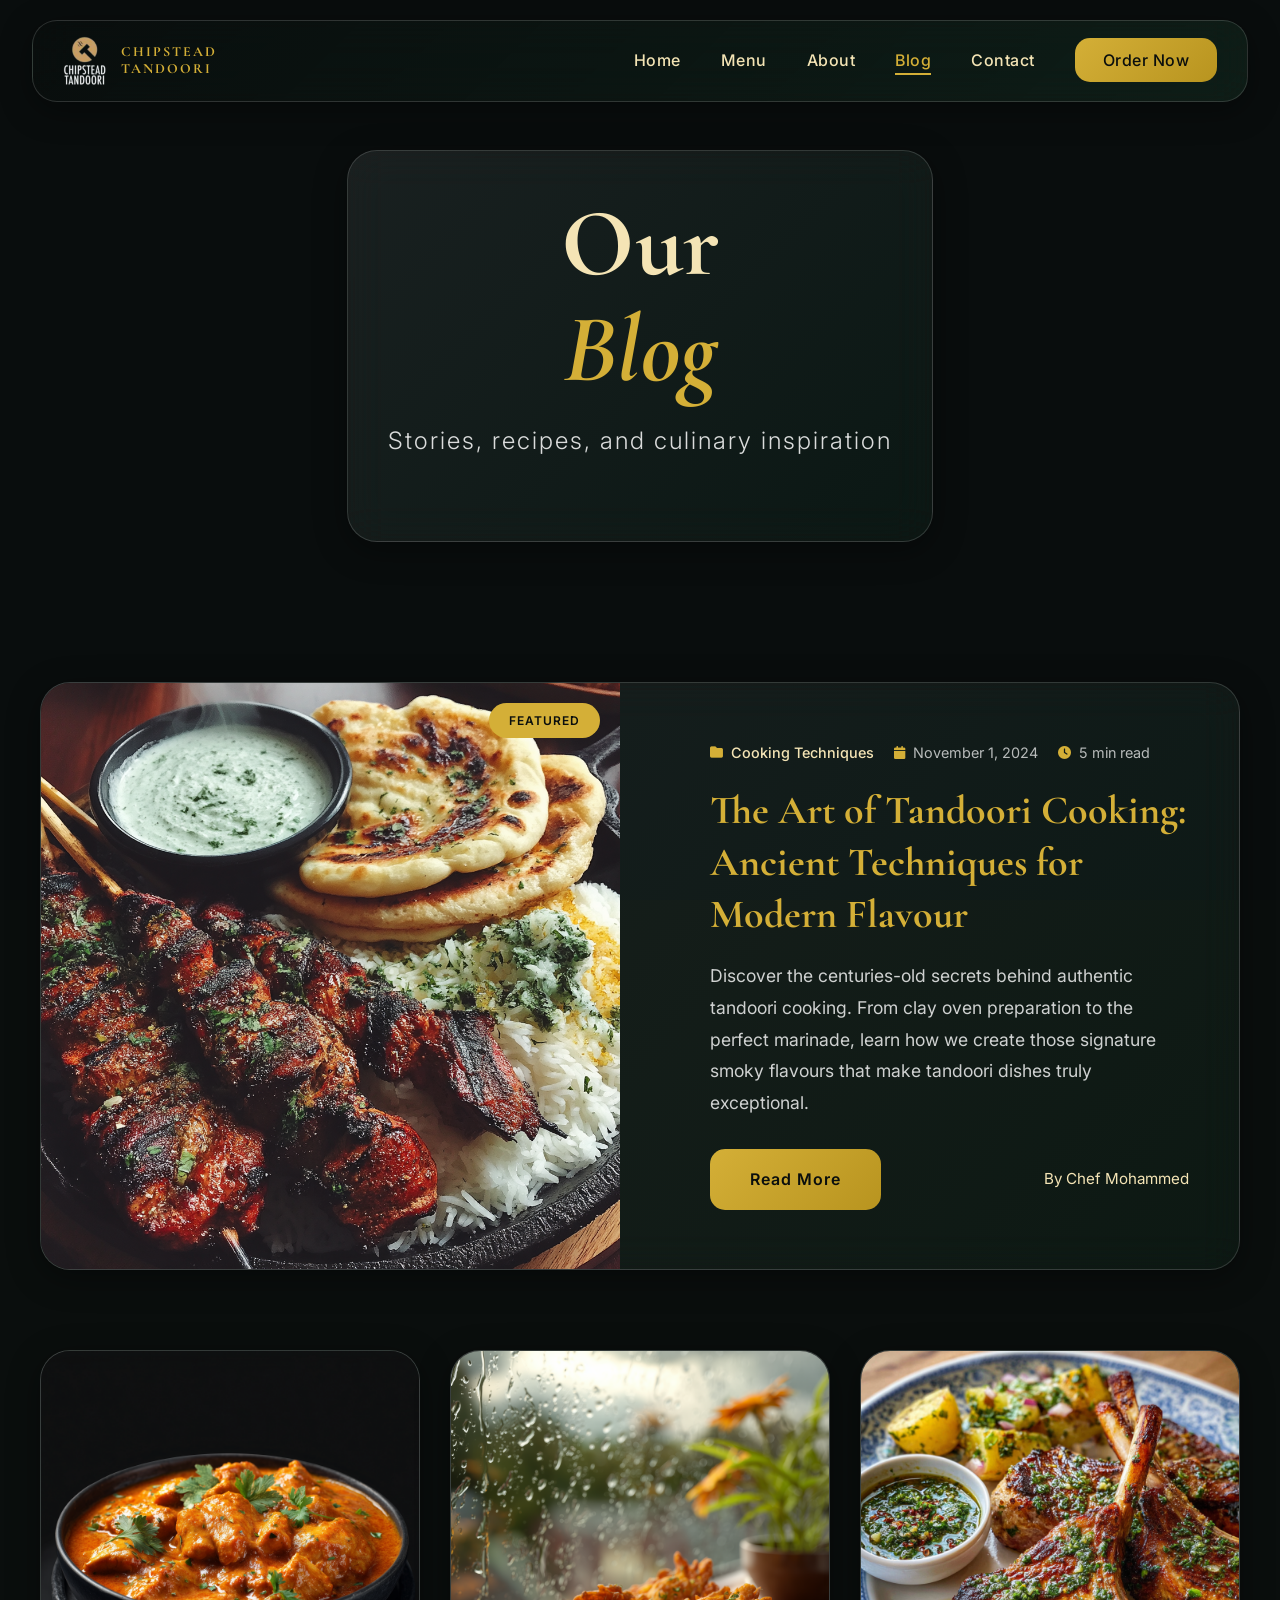
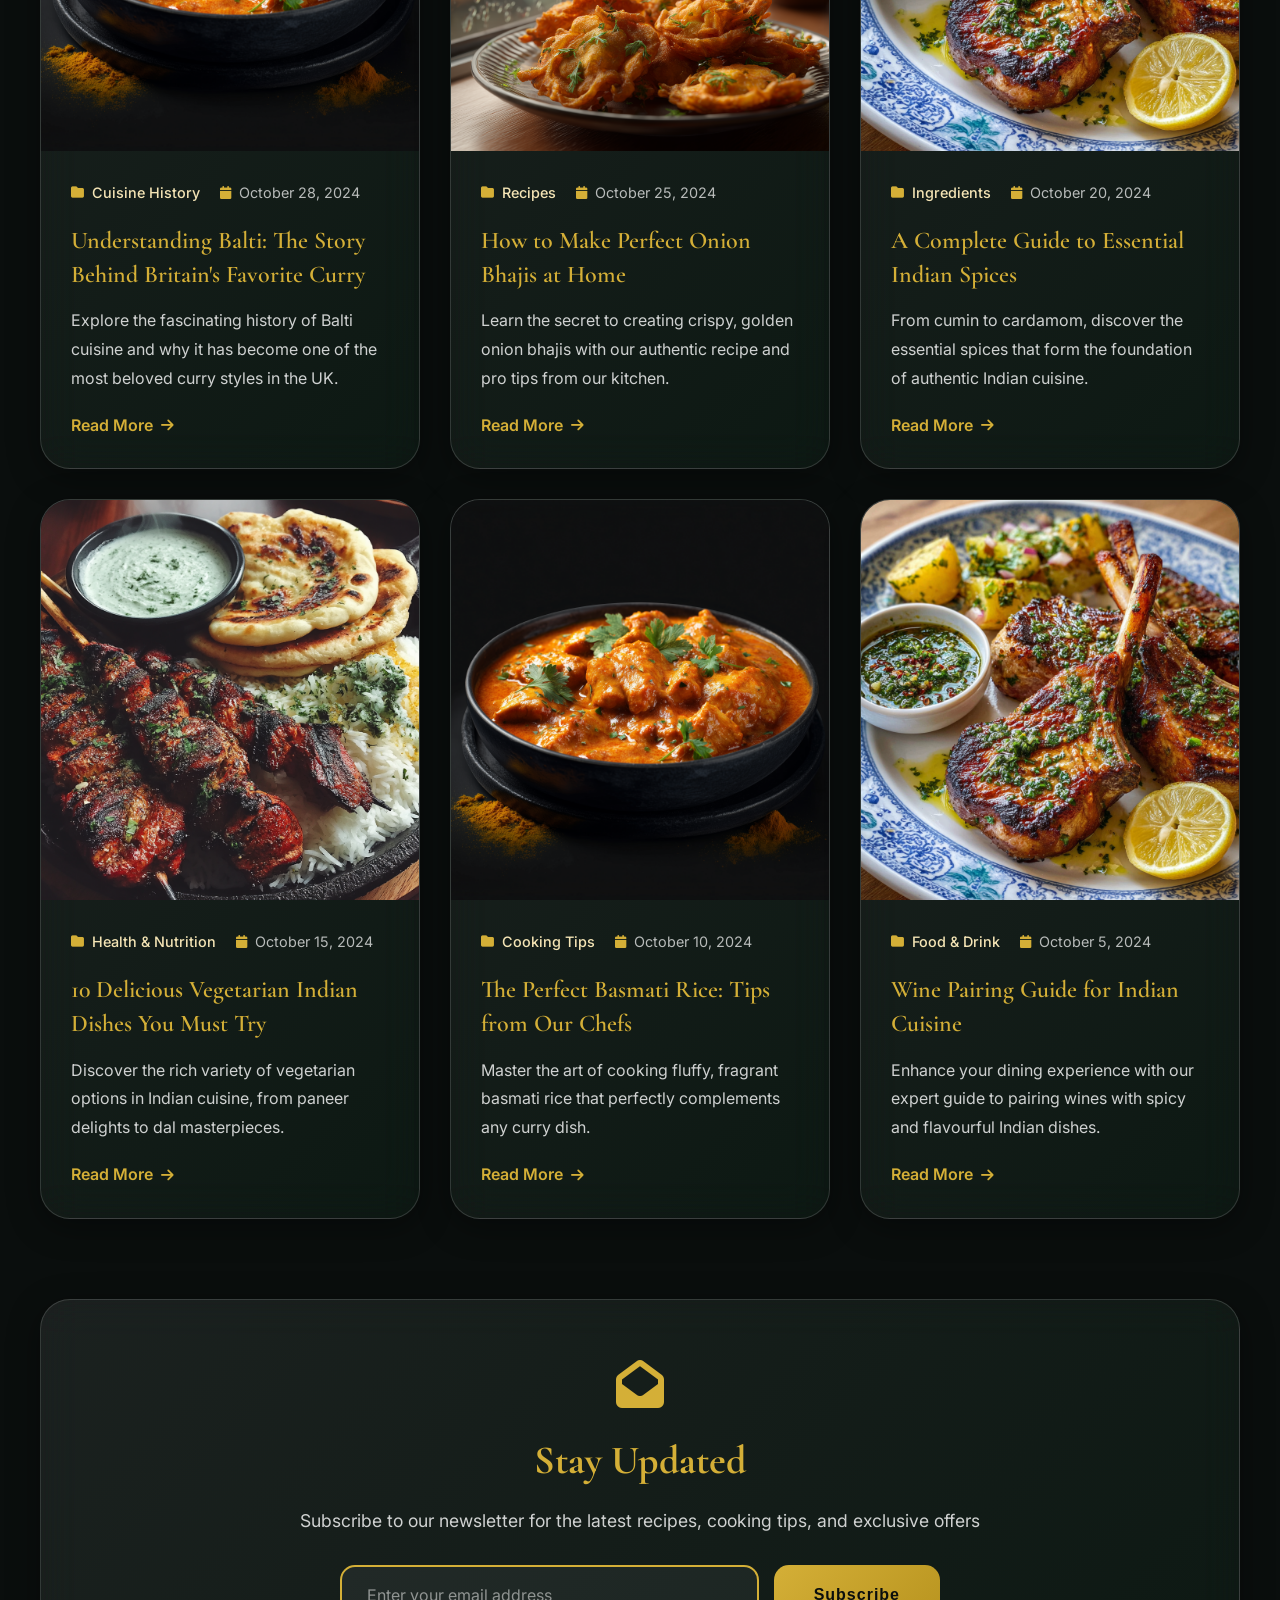
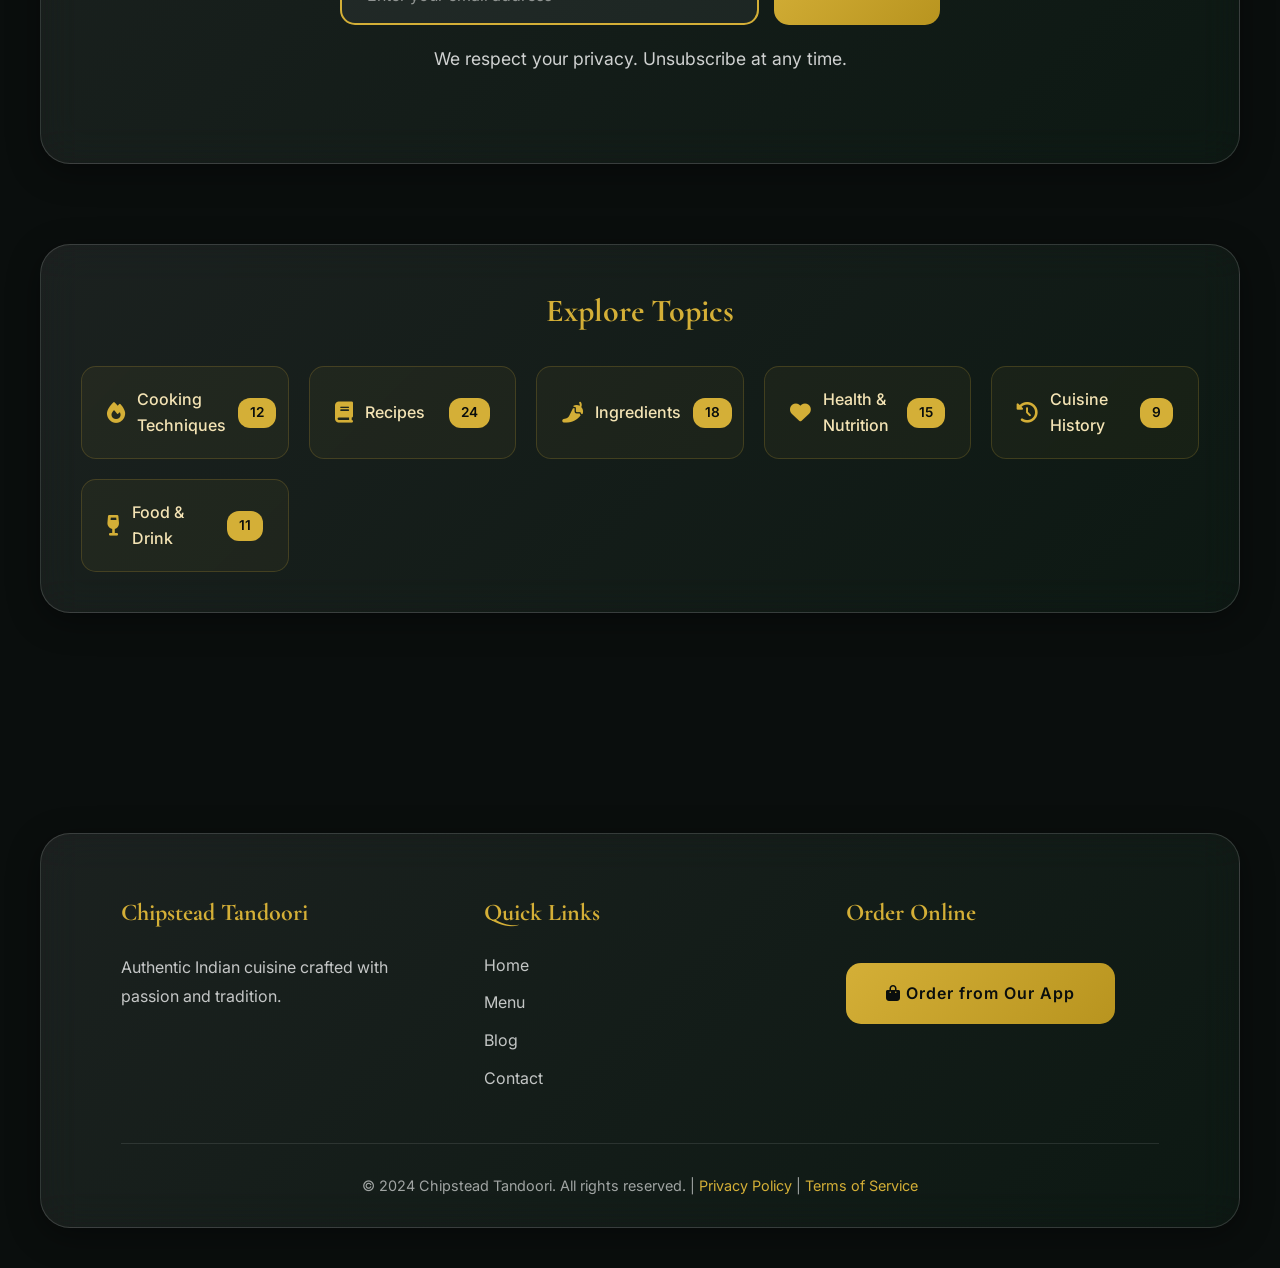
==== blog.html @ 7a982ddb "Initial commit: Premium Chipstead Tandoori website with glass morphism design, mobile auto-scroll, S" ====
<!DOCTYPE html>
<html lang="en">
<head>
    <meta charset="UTF-8">
    <meta name="viewport" content="width=device-width, initial-scale=1.0">
    
    <!-- Primary SEO Meta Tags -->
    <title>Blog - Chipstead Tandoori | Indian Cuisine Stories, Recipes & News</title>
    <meta name="title" content="Blog - Chipstead Tandoori | Indian Cuisine Stories, Recipes & News">
    <meta name="description" content="Discover authentic Indian cuisine stories, traditional recipes, cooking tips, and restaurant news from Chipstead Tandoori. Learn about Indian spices, culture, and food traditions.">
    <meta name="keywords" content="Indian food blog, Indian recipes, cooking tips, Indian spices, tandoori cooking, Indian cuisine guide, curry recipes, Chipstead Tandoori news">
    <meta name="author" content="Chipstead Tandoori">
    <meta name="robots" content="index, follow">
    
    <!-- Open Graph / Facebook -->
    <meta property="og:type" content="website">
    <meta property="og:url" content="https://www.chipsteadtandoori.com/blog.html">
    <meta property="og:title" content="Blog - Chipstead Tandoori">
    <meta property="og:description" content="Discover authentic Indian cuisine stories, traditional recipes, and cooking tips from Chipstead Tandoori.">
    <meta property="og:image" content="https://www.chipsteadtandoori.com/tandoori.png">
    
    <!-- Twitter -->
    <meta property="twitter:card" content="summary_large_image">
    <meta property="twitter:url" content="https://www.chipsteadtandoori.com/blog.html">
    <meta property="twitter:title" content="Blog - Chipstead Tandoori">
    <meta property="twitter:description" content="Discover authentic Indian cuisine stories, traditional recipes, and cooking tips.">
    <meta property="twitter:image" content="https://www.chipsteadtandoori.com/tandoori.png">
    
    <link rel="canonical" href="https://www.chipsteadtandoori.com/blog.html">
    
    <!-- PWA Manifest -->
    <link rel="manifest" href="/manifest.json">
    <meta name="theme-color" content="#D4AF37">
    
    <!-- Structured Data -->
    <script type="application/ld+json">
    {
      "@context": "https://schema.org",
      "@type": "Blog",
      "name": "Chipstead Tandoori Blog",
      "description": "Stories and insights about authentic Indian cuisine",
      "publisher": {
        "@type": "Restaurant",
        "name": "Chipstead Tandoori",
        "url": "https://www.chipsteadtandoori.com"
      }
    }
    </script>
    
    <!-- Google Fonts -->
    <link rel="preconnect" href="https://fonts.googleapis.com">
    <link rel="preconnect" href="https://fonts.gstatic.com" crossorigin>
    <link href="https://fonts.googleapis.com/css2?family=Cormorant+Garamond:wght@300;400;500;600;700&family=Inter:wght@300;400;500;600&display=swap" rel="stylesheet">
    
    <!-- Font Awesome -->
    <link rel="stylesheet" href="https://cdnjs.cloudflare.com/ajax/libs/font-awesome/6.4.0/css/all.min.css">
    
    <!-- Stylesheet -->
    <link rel="stylesheet" href="styles.css">
    <link rel="stylesheet" href="blog-styles.css">
</head>
<body>
    <!-- Video Background -->
    <div class="video-background">
        <video autoplay muted loop playsinline id="bgVideo">
            <source src="chipstead.mp4" type="video/mp4">
        </video>
        <div class="video-overlay"></div>
    </div>

    <!-- Navigation -->
    <nav class="glass-nav" id="mainNav">
        <div class="nav-container">
            <a href="index.html" class="logo">
                <img src="chipster.png" alt="Chipstead Tandoori Logo">
                <span class="logo-text">CHIPSTEAD<br>TANDOORI</span>
            </a>
            <div class="nav-toggle" id="navToggle">
                <span></span>
                <span></span>
                <span></span>
            </div>
            <ul class="nav-links" id="navLinks">
                <li><a href="index.html">Home</a></li>
                <li><a href="menu.html">Menu</a></li>
                <li><a href="index.html#about">About</a></li>
                <li><a href="blog.html" class="active">Blog</a></li>
                <li><a href="index.html#contact">Contact</a></li>
                <li><a href="https://chipsteadtandoori.app4food.co.uk/" class="btn-order">Order Now</a></li>
            </ul>
        </div>
    </nav>

    <!-- Blog Hero -->
    <section class="blog-hero">
        <div class="container">
            <div class="hero-content glass-card">
                <h1 class="hero-title">Our <span class="highlight">Blog</span></h1>
                <p class="hero-subtitle">Stories, recipes, and culinary inspiration</p>
            </div>
        </div>
    </section>

    <!-- Blog Section -->
    <section class="blog-section">
        <div class="container">
            <!-- Featured Post -->
            <article class="featured-post glass-card" itemscope itemtype="https://schema.org/BlogPosting">
                <div class="post-image">
                    <img src="tandoori.png" alt="The Art of Tandoori Cooking" itemprop="image">
                    <span class="post-badge">Featured</span>
                </div>
                <div class="post-content">
                    <div class="post-meta">
                        <span class="post-category"><i class="fas fa-folder"></i> Cooking Techniques</span>
                        <span class="post-date"><i class="fas fa-calendar"></i> <time datetime="2024-11-01" itemprop="datePublished">November 1, 2024</time></span>
                        <span class="post-read-time"><i class="fas fa-clock"></i> 5 min read</span>
                    </div>
                    <h2 class="post-title" itemprop="headline">The Art of Tandoori Cooking: Ancient Techniques for Modern Flavour</h2>
                    <p class="post-excerpt" itemprop="description">Discover the centuries-old secrets behind authentic tandoori cooking. From clay oven preparation to the perfect marinade, learn how we create those signature smoky flavours that make tandoori dishes truly exceptional.</p>
                    <div class="post-footer">
                        <a href="#" class="btn btn-primary">Read More</a>
                        <div class="post-author" itemprop="author" itemscope itemtype="https://schema.org/Person">
                            <span>By <span itemprop="name">Chef Mohammed</span></span>
                        </div>
                    </div>
                </div>
            </article>

            <!-- Blog Grid -->
            <div class="blog-grid">
                <!-- Blog Post 1 -->
                <article class="blog-post glass-card" itemscope itemtype="https://schema.org/BlogPosting">
                    <div class="post-image">
                        <img src="balti.png" alt="Understanding Balti Cuisine" itemprop="image">
                    </div>
                    <div class="post-content">
                        <div class="post-meta">
                            <span class="post-category"><i class="fas fa-folder"></i> Cuisine History</span>
                            <span class="post-date"><i class="fas fa-calendar"></i> <time datetime="2024-10-28" itemprop="datePublished">October 28, 2024</time></span>
                        </div>
                        <h3 class="post-title" itemprop="headline">Understanding Balti: The Story Behind Britain's Favorite Curry</h3>
                        <p class="post-excerpt" itemprop="description">Explore the fascinating history of Balti cuisine and why it has become one of the most beloved curry styles in the UK.</p>
                        <a href="#" class="post-link">Read More <i class="fas fa-arrow-right"></i></a>
                    </div>
                </article>

                <!-- Blog Post 2 -->
                <article class="blog-post glass-card" itemscope itemtype="https://schema.org/BlogPosting">
                    <div class="post-image">
                        <img src="onionbhaji.png" alt="Perfect Onion Bhaji Recipe" itemprop="image">
                    </div>
                    <div class="post-content">
                        <div class="post-meta">
                            <span class="post-category"><i class="fas fa-folder"></i> Recipes</span>
                            <span class="post-date"><i class="fas fa-calendar"></i> <time datetime="2024-10-25" itemprop="datePublished">October 25, 2024</time></span>
                        </div>
                        <h3 class="post-title" itemprop="headline">How to Make Perfect Onion Bhajis at Home</h3>
                        <p class="post-excerpt" itemprop="description">Learn the secret to creating crispy, golden onion bhajis with our authentic recipe and pro tips from our kitchen.</p>
                        <a href="#" class="post-link">Read More <i class="fas fa-arrow-right"></i></a>
                    </div>
                </article>

                <!-- Blog Post 3 -->
                <article class="blog-post glass-card" itemscope itemtype="https://schema.org/BlogPosting">
                    <div class="post-image">
                        <img src="lambchops.png" alt="Indian Spices Guide" itemprop="image">
                    </div>
                    <div class="post-content">
                        <div class="post-meta">
                            <span class="post-category"><i class="fas fa-folder"></i> Ingredients</span>
                            <span class="post-date"><i class="fas fa-calendar"></i> <time datetime="2024-10-20" itemprop="datePublished">October 20, 2024</time></span>
                        </div>
                        <h3 class="post-title" itemprop="headline">A Complete Guide to Essential Indian Spices</h3>
                        <p class="post-excerpt" itemprop="description">From cumin to cardamom, discover the essential spices that form the foundation of authentic Indian cuisine.</p>
                        <a href="#" class="post-link">Read More <i class="fas fa-arrow-right"></i></a>
                    </div>
                </article>

                <!-- Blog Post 4 -->
                <article class="blog-post glass-card" itemscope itemtype="https://schema.org/BlogPosting">
                    <div class="post-image">
                        <img src="tandoori.png" alt="Vegetarian Indian Dishes" itemprop="image">
                    </div>
                    <div class="post-content">
                        <div class="post-meta">
                            <span class="post-category"><i class="fas fa-folder"></i> Health & Nutrition</span>
                            <span class="post-date"><i class="fas fa-calendar"></i> <time datetime="2024-10-15" itemprop="datePublished">October 15, 2024</time></span>
                        </div>
                        <h3 class="post-title" itemprop="headline">10 Delicious Vegetarian Indian Dishes You Must Try</h3>
                        <p class="post-excerpt" itemprop="description">Discover the rich variety of vegetarian options in Indian cuisine, from paneer delights to dal masterpieces.</p>
                        <a href="#" class="post-link">Read More <i class="fas fa-arrow-right"></i></a>
                    </div>
                </article>

                <!-- Blog Post 5 -->
                <article class="blog-post glass-card" itemscope itemtype="https://schema.org/BlogPosting">
                    <div class="post-image">
                        <img src="balti.png" alt="Perfect Rice for Curry" itemprop="image">
                    </div>
                    <div class="post-content">
                        <div class="post-meta">
                            <span class="post-category"><i class="fas fa-folder"></i> Cooking Tips</span>
                            <span class="post-date"><i class="fas fa-calendar"></i> <time datetime="2024-10-10" itemprop="datePublished">October 10, 2024</time></span>
                        </div>
                        <h3 class="post-title" itemprop="headline">The Perfect Basmati Rice: Tips from Our Chefs</h3>
                        <p class="post-excerpt" itemprop="description">Master the art of cooking fluffy, fragrant basmati rice that perfectly complements any curry dish.</p>
                        <a href="#" class="post-link">Read More <i class="fas fa-arrow-right"></i></a>
                    </div>
                </article>

                <!-- Blog Post 6 -->
                <article class="blog-post glass-card" itemscope itemtype="https://schema.org/BlogPosting">
                    <div class="post-image">
                        <img src="lambchops.png" alt="Pairing Wine with Indian Food" itemprop="image">
                    </div>
                    <div class="post-content">
                        <div class="post-meta">
                            <span class="post-category"><i class="fas fa-folder"></i> Food & Drink</span>
                            <span class="post-date"><i class="fas fa-calendar"></i> <time datetime="2024-10-05" itemprop="datePublished">October 5, 2024</time></span>
                        </div>
                        <h3 class="post-title" itemprop="headline">Wine Pairing Guide for Indian Cuisine</h3>
                        <p class="post-excerpt" itemprop="description">Enhance your dining experience with our expert guide to pairing wines with spicy and flavourful Indian dishes.</p>
                        <a href="#" class="post-link">Read More <i class="fas fa-arrow-right"></i></a>
                    </div>
                </article>
            </div>

            <!-- Newsletter Signup -->
            <div class="newsletter-section glass-card">
                <div class="newsletter-content">
                    <i class="fas fa-envelope-open newsletter-icon"></i>
                    <h2>Stay Updated</h2>
                    <p>Subscribe to our newsletter for the latest recipes, cooking tips, and exclusive offers</p>
                    <form class="newsletter-form">
                        <input type="email" placeholder="Enter your email address" required aria-label="Email address">
                        <button type="submit" class="btn btn-primary">Subscribe</button>
                    </form>
                    <p class="newsletter-note">We respect your privacy. Unsubscribe at any time.</p>
                </div>
            </div>

            <!-- Categories Widget -->
            <div class="blog-categories glass-card">
                <h3>Explore Topics</h3>
                <div class="categories-grid">
                    <a href="#" class="category-tag">
                        <i class="fas fa-fire"></i>
                        <span>Cooking Techniques</span>
                        <span class="count">12</span>
                    </a>
                    <a href="#" class="category-tag">
                        <i class="fas fa-book"></i>
                        <span>Recipes</span>
                        <span class="count">24</span>
                    </a>
                    <a href="#" class="category-tag">
                        <i class="fas fa-pepper-hot"></i>
                        <span>Ingredients</span>
                        <span class="count">18</span>
                    </a>
                    <a href="#" class="category-tag">
                        <i class="fas fa-heart"></i>
                        <span>Health & Nutrition</span>
                        <span class="count">15</span>
                    </a>
                    <a href="#" class="category-tag">
                        <i class="fas fa-history"></i>
                        <span>Cuisine History</span>
                        <span class="count">9</span>
                    </a>
                    <a href="#" class="category-tag">
                        <i class="fas fa-wine-glass"></i>
                        <span>Food & Drink</span>
                        <span class="count">11</span>
                    </a>
                </div>
            </div>
        </div>
    </section>

    <!-- Footer -->
    <footer class="footer glass-card">
        <div class="container">
            <div class="footer-content">
                <div class="footer-section">
                    <h4>Chipstead Tandoori</h4>
                    <p>Authentic Indian cuisine crafted with passion and tradition.</p>
                </div>
                <div class="footer-section">
                    <h4>Quick Links</h4>
                    <ul>
                        <li><a href="index.html">Home</a></li>
                        <li><a href="menu.html">Menu</a></li>
                        <li><a href="blog.html">Blog</a></li>
                        <li><a href="index.html#contact">Contact</a></li>
                    </ul>
                </div>
                <div class="footer-section">
                    <h4>Order Online</h4>
                    <a href="https://chipsteadtandoori.app4food.co.uk/" class="btn btn-primary" style="display: inline-block; margin-top: 10px;">
                        <i class="fas fa-shopping-bag"></i> Order from Our App
                    </a>
                </div>
            </div>
            <div class="footer-bottom">
                <p>&copy; 2024 Chipstead Tandoori. All rights reserved. | <a href="#">Privacy Policy</a> | <a href="#">Terms of Service</a></p>
            </div>
        </div>
    </footer>

    <!-- JavaScript -->
    <script src="script.js"></script>
</body>
</html>
---- styles.css ----
/* ===================================
   RESET & BASE STYLES
   =================================== */
* {
    margin: 0;
    padding: 0;
    box-sizing: border-box;
}

:root {
    /* Colors - Premium Indian Restaurant Palette */
    --gold: #D4AF37;
    --gold-light: #F4E4B5;
    --gold-dark: #B8941F;
    --green-primary: #2D5D3F;
    --green-tinge: rgba(45, 93, 63, 0.15);
    --dark: #0A0E0D;
    --dark-overlay: rgba(10, 14, 13, 0.85);
    
    /* Glass Effect */
    --glass-bg: rgba(255, 255, 255, 0.08);
    --glass-border: rgba(255, 255, 255, 0.15);
    --glass-shadow: 0 8px 32px 0 rgba(0, 0, 0, 0.37);
    
    /* Fonts */
    --font-heading: 'Cormorant Garamond', serif;
    --font-body: 'Inter', sans-serif;
    
    /* Spacing */
    --section-padding: 120px;
    --container-padding: 40px;
}

html {
    scroll-behavior: smooth;
    overflow-x: hidden;
}

body {
    font-family: var(--font-body);
    color: var(--gold-light);
    background: var(--dark);
    overflow-x: hidden;
    line-height: 1.6;
}

/* ===================================
   PAGE LOADER
   =================================== */
.page-loader {
    position: fixed;
    top: 0;
    left: 0;
    width: 100%;
    height: 100%;
    background: var(--dark);
    display: flex;
    align-items: center;
    justify-content: center;
    z-index: 9999;
    transition: opacity 0.3s ease, visibility 0.3s ease;
}

.page-loader.hidden {
    opacity: 0;
    visibility: hidden;
    pointer-events: none;
}

.loader-content {
    width: 200px;
    padding: 40px;
    text-align: center;
}

.loader-logo {
    width: 60px;
    height: 60px;
    margin: 0 auto 20px;
    border: 3px solid var(--gold);
    border-top-color: transparent;
    border-radius: 50%;
    animation: spin 0.8s linear infinite;
}

.loader-bar {
    height: 4px;
    background: rgba(212, 175, 55, 0.2);
    border-radius: 2px;
    overflow: hidden;
    position: relative;
}

.loader-bar::after {
    content: '';
    position: absolute;
    top: 0;
    left: 0;
    height: 100%;
    width: 50%;
    background: var(--gold);
    border-radius: 2px;
    animation: loadProgress 0.5s ease-in-out;
}

@keyframes spin {
    to { transform: rotate(360deg); }
}

@keyframes loadProgress {
    from { width: 0%; }
    to { width: 100%; }
}

.container {
    max-width: 1400px;
    margin: 0 auto;
    padding: 0 var(--container-padding);
}

/* ===================================
   VIDEO BACKGROUND
   =================================== */
.video-background {
    position: fixed;
    top: 0;
    left: 0;
    width: 100%;
    height: 100%;
    z-index: -1;
    overflow: hidden;
}

.video-background video {
    width: 100%;
    height: 100%;
    object-fit: cover;
    filter: blur(3px);
    will-change: transform;
    transform: translateZ(0);
}

.video-overlay {
    position: absolute;
    top: 0;
    left: 0;
    width: 100%;
    height: 100%;
    background: var(--dark-overlay);
}

/* ===================================
   GLASS MORPHISM EFFECTS
   =================================== */
.glass-card {
    background: linear-gradient(135deg, var(--glass-bg) 0%, rgba(45, 93, 63, 0.12) 100%);
    backdrop-filter: blur(20px) saturate(180%);
    -webkit-backdrop-filter: blur(20px) saturate(180%);
    border-radius: 30px;
    border: 1px solid var(--glass-border);
    box-shadow: var(--glass-shadow);
    padding: 40px;
    transition: all 0.4s cubic-bezier(0.4, 0, 0.2, 1);
}

.glass-card:hover {
    transform: translateY(-5px);
    box-shadow: 0 12px 40px 0 rgba(0, 0, 0, 0.5);
    border-color: rgba(212, 175, 55, 0.3);
}

/* ===================================
   NAVIGATION
   =================================== */
.glass-nav {
    position: fixed;
    top: 20px;
    left: 50%;
    transform: translateX(-50%);
    width: 95%;
    max-width: 1300px;
    z-index: 1000;
    background: linear-gradient(135deg, rgba(10, 14, 13, 0.7) 0%, rgba(45, 93, 63, 0.2) 100%);
    backdrop-filter: blur(20px) saturate(180%);
    -webkit-backdrop-filter: blur(20px) saturate(180%);
    border-radius: 25px;
    border: 1px solid var(--glass-border);
    box-shadow: 0 8px 32px 0 rgba(0, 0, 0, 0.37);
    padding: 15px 30px;
    transition: all 0.3s ease;
}

.glass-nav.scrolled {
    background: linear-gradient(135deg, rgba(10, 14, 13, 0.9) 0%, rgba(45, 93, 63, 0.3) 100%);
}

.nav-container {
    display: flex;
    justify-content: space-between;
    align-items: center;
}

.logo {
    display: flex;
    align-items: center;
    gap: 15px;
    text-decoration: none;
    cursor: pointer;
    transition: opacity 0.3s ease;
}

.logo:hover {
    opacity: 0.8;
}

.logo img {
    height: 50px;
    width: auto;
}

.logo-text {
    font-family: var(--font-heading);
    font-size: 14px;
    font-weight: 700;
    color: var(--gold);
    line-height: 1.2;
    letter-spacing: 2px;
}

.nav-links {
    display: flex;
    list-style: none;
    gap: 40px;
    align-items: center;
}

.nav-links a {
    color: var(--gold-light);
    text-decoration: none;
    font-size: 16px;
    font-weight: 500;
    position: relative;
    transition: color 0.3s ease;
    letter-spacing: 0.5px;
}

.nav-links a:hover,
.nav-links a.active {
    color: var(--gold);
}

.nav-links a::after {
    content: '';
    position: absolute;
    bottom: -5px;
    left: 0;
    width: 0;
    height: 2px;
    background: var(--gold);
    transition: width 0.3s ease;
}

.nav-links a:hover::after,
.nav-links a.active::after {
    width: 100%;
}

.btn-order {
    background: linear-gradient(135deg, var(--gold) 0%, var(--gold-dark) 100%);
    color: var(--dark) !important;
    padding: 12px 28px;
    border-radius: 15px;
    font-weight: 600;
    transition: all 0.3s ease;
}

.btn-order:hover {
    transform: translateY(-2px);
    box-shadow: 0 8px 20px rgba(212, 175, 55, 0.4);
}

.btn-order::after {
    display: none;
}

.nav-toggle {
    display: none;
    flex-direction: column;
    gap: 6px;
    cursor: pointer;
    padding: 10px;
    border-radius: 12px;
    background: rgba(212, 175, 55, 0.1);
    border: 1px solid rgba(212, 175, 55, 0.3);
    transition: all 0.3s ease;
    z-index: 1001;
}

.nav-toggle:hover {
    background: rgba(212, 175, 55, 0.2);
    transform: scale(1.05);
}

.nav-toggle.active {
    background: rgba(212, 175, 55, 0.25);
}

.nav-toggle span {
    width: 30px;
    height: 3px;
    background: var(--gold);
    border-radius: 3px;
    transition: all 0.3s ease;
}

.nav-toggle.active span:nth-child(1) {
    transform: rotate(45deg) translate(8px, 8px);
}

.nav-toggle.active span:nth-child(2) {
    opacity: 0;
}

.nav-toggle.active span:nth-child(3) {
    transform: rotate(-45deg) translate(8px, -8px);
}

/* ===================================
   HERO SECTION
   =================================== */
.hero {
    min-height: 100vh;
    display: flex;
    flex-direction: column;
    justify-content: center;
    align-items: center;
    padding: 0 var(--container-padding);
    position: relative;
}

.hero-content {
    text-align: center;
    max-width: 900px;
    animation: fadeInUp 0.4s ease;
}

.hero-title {
    font-family: var(--font-heading);
    font-size: clamp(3rem, 8vw, 6rem);
    font-weight: 700;
    line-height: 1.1;
    margin-bottom: 20px;
    color: var(--gold-light);
}

.highlight {
    color: var(--gold);
    display: block;
    font-style: italic;
}

.hero-subtitle {
    font-size: clamp(1.2rem, 3vw, 1.5rem);
    font-weight: 300;
    margin-bottom: 40px;
    color: rgba(255, 255, 255, 0.85);
    letter-spacing: 2px;
}

.hero-buttons {
    display: flex;
    gap: 20px;
    justify-content: center;
    flex-wrap: wrap;
}

.btn {
    padding: 18px 40px;
    border-radius: 15px;
    font-size: 16px;
    font-weight: 600;
    text-decoration: none;
    transition: all 0.3s ease;
    letter-spacing: 1px;
    cursor: pointer;
    border: none;
}

.btn-primary {
    background: linear-gradient(135deg, var(--gold) 0%, var(--gold-dark) 100%);
    color: var(--dark);
}

.btn-primary:hover {
    transform: translateY(-3px);
    box-shadow: 0 10px 30px rgba(212, 175, 55, 0.5);
}

.btn-secondary {
    background: rgba(255, 255, 255, 0.1);
    color: var(--gold-light);
    border: 2px solid var(--gold);
}

.btn-secondary:hover {
    background: rgba(212, 175, 55, 0.2);
    transform: translateY(-3px);
}


/* ===================================
   SPECIAL DISHES SECTION
   =================================== */
.special-dishes {
    padding: var(--section-padding) 0;
    position: relative;
}

.section-header {
    text-align: center;
    max-width: 700px;
    margin: 0 auto 80px;
}

.section-title {
    font-family: var(--font-heading);
    font-size: clamp(2.5rem, 5vw, 4rem);
    font-weight: 700;
    color: var(--gold);
    margin-bottom: 15px;
}

.section-subtitle {
    font-size: 1.2rem;
    color: rgba(255, 255, 255, 0.8);
    font-weight: 300;
    letter-spacing: 1px;
}

.dishes-scroll-container {
    overflow-x: hidden;
    overflow-y: hidden;
    margin: 0 -40px;
    padding: 20px 40px;
    scrollbar-width: none;
    -ms-overflow-style: none;
    position: relative;
}

.dishes-scroll-container::-webkit-scrollbar {
    display: none;
}

@media (max-width: 768px) {
    .dishes-scroll-container {
        overflow-x: visible;
    }
}

.dishes-track {
    display: flex;
    gap: 30px;
    padding: 20px 0;
    transition: transform 0.5s ease;
}

@media (min-width: 769px) {
    .dishes-track {
        animation: autoScroll 30s linear infinite;
    }
    
    .dishes-track:hover {
        animation-play-state: paused;
    }
}

.dish-card {
    min-width: 380px;
    flex-shrink: 0;
    cursor: pointer;
    padding: 0;
    overflow: hidden;
}

.dish-image-container {
    position: relative;
    width: 100%;
    height: 300px;
    overflow: hidden;
    border-radius: 30px 30px 0 0;
}

.dish-image {
    width: 100%;
    height: 100%;
    object-fit: cover;
    transition: transform 0.5s ease;
    border-radius: 30px 30px 0 0;
}

.dish-card:hover .dish-image {
    transform: scale(1.1);
}

.dish-overlay {
    position: absolute;
    top: 0;
    left: 0;
    right: 0;
    bottom: 0;
    background: linear-gradient(to bottom, transparent 0%, rgba(0, 0, 0, 0.7) 100%);
    display: flex;
    align-items: flex-start;
    justify-content: flex-end;
    padding: 20px;
}

.dish-badge {
    background: var(--gold);
    color: var(--dark);
    padding: 8px 20px;
    border-radius: 20px;
    font-size: 12px;
    font-weight: 600;
    letter-spacing: 1px;
    text-transform: uppercase;
}

.dish-content {
    padding: 30px;
    border-radius: 0 0 30px 30px;
}

.dish-title {
    font-family: var(--font-heading);
    font-size: 1.8rem;
    color: var(--gold);
    margin-bottom: 12px;
    font-weight: 600;
}

.dish-description {
    font-size: 14px;
    color: rgba(255, 255, 255, 0.75);
    line-height: 1.6;
    margin-bottom: 20px;
}

.dish-price {
    font-size: 1.3rem;
    color: var(--gold-light);
    font-weight: 600;
}

.scroll-controls {
    display: flex;
    justify-content: center;
    gap: 20px;
    margin-top: 50px;
}

.scroll-btn {
    width: 60px;
    height: 60px;
    border-radius: 50%;
    background: linear-gradient(135deg, var(--glass-bg) 0%, rgba(45, 93, 63, 0.12) 100%);
    backdrop-filter: blur(20px);
    border: 1px solid var(--glass-border);
    color: var(--gold);
    font-size: 20px;
    cursor: pointer;
    transition: all 0.3s ease;
    z-index: 10;
    position: relative;
}

.scroll-btn:hover {
    background: var(--gold);
    color: var(--dark);
    transform: scale(1.1);
}

.scroll-btn:active {
    transform: scale(0.95);
}

@media (max-width: 768px) {
    .scroll-controls {
        margin-top: 30px;
        gap: 15px;
    }
    
    .scroll-btn {
        width: 50px;
        height: 50px;
        font-size: 18px;
        background: linear-gradient(135deg, rgba(212, 175, 55, 0.2) 0%, rgba(45, 93, 63, 0.2) 100%);
        border: 2px solid var(--gold);
    }
}

/* ===================================
   ABOUT SECTION
   =================================== */
.about-section {
    padding: var(--section-padding) 0;
}

.about-grid {
    display: grid;
    grid-template-columns: 1.5fr 1fr;
    gap: 40px;
    align-items: start;
}

.about-content p {
    font-size: 1.1rem;
    line-height: 1.8;
    margin-bottom: 20px;
    color: rgba(255, 255, 255, 0.85);
}

.features-grid {
    display: grid;
    grid-template-columns: repeat(2, 1fr);
    gap: 30px;
    margin-top: 40px;
}

.feature-item {
    text-align: center;
}

.feature-item i {
    font-size: 2.5rem;
    color: var(--gold);
    margin-bottom: 15px;
}

.feature-item h4 {
    font-family: var(--font-heading);
    font-size: 1.2rem;
    color: var(--gold-light);
    margin-bottom: 8px;
}

.feature-item p {
    font-size: 0.95rem;
    color: rgba(255, 255, 255, 0.7);
}

.about-stats {
    display: flex;
    flex-direction: column;
    gap: 30px;
    height: 100%;
    justify-content: center;
}

.stat-item {
    text-align: center;
    padding: 30px;
    background: rgba(212, 175, 55, 0.05);
    border-radius: 20px;
}

.stat-number {
    display: block;
    font-family: var(--font-heading);
    font-size: 3.5rem;
    font-weight: 700;
    color: var(--gold);
    margin-bottom: 10px;
}

.stat-label {
    display: block;
    font-size: 1rem;
    color: rgba(255, 255, 255, 0.8);
    letter-spacing: 1px;
}

/* ===================================
   CONTACT SECTION
   =================================== */
.contact-section {
    padding: var(--section-padding) 0;
}

.contact-grid {
    display: grid;
    grid-template-columns: repeat(auto-fit, minmax(280px, 1fr));
    gap: 30px;
    margin-bottom: 50px;
}

.contact-card {
    text-align: center;
    padding: 40px 30px;
}

.contact-card i {
    font-size: 2.5rem;
    color: var(--gold);
    margin-bottom: 20px;
}

.contact-card h3 {
    font-family: var(--font-heading);
    font-size: 1.5rem;
    color: var(--gold-light);
    margin-bottom: 15px;
}

.contact-card p {
    font-size: 1rem;
    color: rgba(255, 255, 255, 0.8);
    line-height: 1.6;
}

.social-links {
    text-align: center;
    padding: 50px;
}

.social-links h3 {
    font-family: var(--font-heading);
    font-size: 2rem;
    color: var(--gold);
    margin-bottom: 30px;
}

.social-icons {
    display: flex;
    justify-content: center;
    gap: 25px;
}

.social-icons a {
    width: 60px;
    height: 60px;
    border-radius: 50%;
    background: rgba(212, 175, 55, 0.1);
    border: 1px solid var(--gold);
    display: flex;
    align-items: center;
    justify-content: center;
    color: var(--gold);
    font-size: 1.5rem;
    transition: all 0.3s ease;
}

.social-icons a:hover {
    background: var(--gold);
    color: var(--dark);
    transform: translateY(-5px);
}

/* ===================================
   FOOTER
   =================================== */
.footer {
    margin: 40px;
    padding: 60px 40px 30px;
}

.footer-content {
    display: grid;
    grid-template-columns: repeat(auto-fit, minmax(250px, 1fr));
    gap: 50px;
    margin-bottom: 40px;
}

.footer-section h4 {
    font-family: var(--font-heading);
    font-size: 1.5rem;
    color: var(--gold);
    margin-bottom: 20px;
}

.footer-section p {
    color: rgba(255, 255, 255, 0.75);
    line-height: 1.8;
}

.footer-section ul {
    list-style: none;
}

.footer-section ul li {
    margin-bottom: 12px;
}

.footer-section ul li a {
    color: rgba(255, 255, 255, 0.75);
    text-decoration: none;
    transition: color 0.3s ease;
}

.footer-section ul li a:hover {
    color: var(--gold);
}

.app-buttons {
    display: flex;
    flex-direction: column;
    gap: 15px;
}

.app-btn {
    display: flex;
    align-items: center;
    gap: 12px;
    padding: 12px 20px;
    background: rgba(212, 175, 55, 0.1);
    border: 1px solid var(--gold);
    border-radius: 12px;
    color: var(--gold-light);
    text-decoration: none;
    transition: all 0.3s ease;
}

.app-btn:hover {
    background: rgba(212, 175, 55, 0.2);
    transform: translateX(5px);
}

.app-btn i {
    font-size: 1.5rem;
}

.footer-bottom {
    text-align: center;
    padding-top: 30px;
    border-top: 1px solid rgba(255, 255, 255, 0.1);
}

.footer-bottom p {
    color: rgba(255, 255, 255, 0.6);
    font-size: 0.9rem;
}

.footer-bottom a {
    color: var(--gold);
    text-decoration: none;
}

.footer-bottom a:hover {
    text-decoration: underline;
}

/* ===================================
   ANIMATIONS
   =================================== */
@keyframes fadeInUp {
    from {
        opacity: 0;
        transform: translateY(15px);
    }
    to {
        opacity: 1;
        transform: translateY(0);
    }
}


@keyframes autoScroll {
    0% {
        transform: translateX(0);
    }
    100% {
        transform: translateX(-50%);
    }
}

/* ===================================
   RESPONSIVE DESIGN
   =================================== */
@media (max-width: 1024px) {
    :root {
        --section-padding: 80px;
        --container-padding: 30px;
    }
    
    .about-grid {
        grid-template-columns: 1fr;
    }
    
    .features-grid {
        grid-template-columns: repeat(2, 1fr);
    }
}

@media (max-width: 768px) {
    :root {
        --section-padding: 60px;
        --container-padding: 20px;
    }
    
    .glass-nav {
        width: 90%;
        padding: 15px 20px;
    }
    
    .nav-toggle {
        display: flex;
    }
    
    .nav-links {
        position: absolute;
        top: 100%;
        left: 0;
        right: 0;
        flex-direction: column;
        background: linear-gradient(135deg, rgba(10, 14, 13, 0.98) 0%, rgba(45, 93, 63, 0.7) 100%);
        backdrop-filter: blur(30px) saturate(180%);
        -webkit-backdrop-filter: blur(30px) saturate(180%);
        padding: 30px;
        border-radius: 0 0 25px 25px;
        border: 1px solid rgba(212, 175, 55, 0.3);
        border-top: none;
        margin-top: 15px;
        gap: 20px;
        max-height: 0;
        overflow: hidden;
        opacity: 0;
        transform: translateY(-20px);
        transition: all 0.3s cubic-bezier(0.4, 0, 0.2, 1);
        box-shadow: 0 15px 40px rgba(0, 0, 0, 0.7);
    }
    
    .nav-links.active {
        max-height: 600px;
        opacity: 1;
        transform: translateY(0);
    }
    
    .nav-links li {
        opacity: 0;
        transform: translateX(-20px);
        transition: all 0.2s ease;
    }
    
    .nav-links.active li {
        opacity: 1;
        transform: translateX(0);
    }
    
    .nav-links.active li:nth-child(1) { transition-delay: 0.05s; }
    .nav-links.active li:nth-child(2) { transition-delay: 0.08s; }
    .nav-links.active li:nth-child(3) { transition-delay: 0.11s; }
    .nav-links.active li:nth-child(4) { transition-delay: 0.14s; }
    .nav-links.active li:nth-child(5) { transition-delay: 0.17s; }
    .nav-links.active li:nth-child(6) { transition-delay: 0.2s; }
    
    .nav-links a {
        padding: 15px 20px;
        border-radius: 15px;
        background: rgba(212, 175, 55, 0.1);
        border: 1px solid rgba(212, 175, 55, 0.25);
        transition: all 0.2s ease;
        display: block;
        text-align: center;
        color: var(--gold-light);
        font-weight: 500;
    }
    
    .nav-links a:hover,
    .nav-links a.active {
        background: rgba(212, 175, 55, 0.2);
        border-color: var(--gold);
        transform: translateX(5px);
    }
    
    .nav-links a::after {
        display: none;
    }
    
    .btn-order {
        margin-top: 10px;
        text-align: center;
        padding: 15px 28px !important;
        background: linear-gradient(135deg, var(--gold) 0%, var(--gold-dark) 100%) !important;
        color: var(--dark) !important;
        border: none !important;
        font-weight: 600 !important;
    }
    
    .btn-order:hover {
        transform: translateX(0) scale(1.02) !important;
        box-shadow: 0 5px 20px rgba(212, 175, 55, 0.5) !important;
    }
    
    .hero-buttons {
        flex-direction: column;
        align-items: stretch;
    }
    
    .btn {
        text-align: center;
    }
    
    .dish-card {
        min-width: 90vw;
        max-width: 90vw;
    }
    
    .dishes-scroll-container {
        margin: 0;
        padding: 20px 5vw;
        overflow-x: visible;
    }
    
    .dishes-track {
        animation: none !important;
        gap: 5vw;
    }
    
    .features-grid {
        grid-template-columns: 1fr;
        gap: 25px;
    }
    
    .contact-grid {
        grid-template-columns: 1fr;
    }
    
    .social-icons {
        flex-wrap: wrap;
    }
    
    .footer-content {
        grid-template-columns: 1fr;
        gap: 40px;
    }
    
    .glass-card {
        padding: 30px 25px;
    }
}

@media (max-width: 480px) {
    .logo img {
        height: 40px;
    }
    
    .logo-text {
        font-size: 11px;
    }
    
    .hero-title {
        font-size: 2.5rem;
    }
    
    .section-title {
        font-size: 2rem;
    }
    
    .dish-card {
        min-width: 280px;
    }
    
    .stat-number {
        font-size: 2.5rem;
    }
    
    .scroll-btn {
        width: 50px;
        height: 50px;
        font-size: 16px;
    }
}

/* Performance Optimizations */
@media (prefers-reduced-motion: reduce) {
    *,
    *::before,
    *::after {
        animation-duration: 0.01ms !important;
        animation-iteration-count: 1 !important;
        transition-duration: 0.01ms !important;
    }
}
---- blog-styles.css ----
/* ===================================
   BLOG PAGE SPECIFIC STYLES
   =================================== */

.blog-hero {
    min-height: 60vh;
    display: flex;
    align-items: center;
    justify-content: center;
    padding: 150px var(--container-padding) 80px;
}

.blog-hero .hero-content {
    max-width: 700px;
    text-align: center;
}

/* Blog Section */
.blog-section {
    padding: 60px 0 var(--section-padding);
}

/* Featured Post */
.featured-post {
    display: grid;
    grid-template-columns: 1fr 1fr;
    gap: 40px;
    margin-bottom: 80px;
    padding: 0;
    overflow: hidden;
}

.post-image {
    position: relative;
    width: 100%;
    height: 100%;
    min-height: 400px;
    overflow: hidden;
}

.featured-post .post-image {
    height: 100%;
    min-height: 500px;
}

.post-image img {
    width: 100%;
    height: 100%;
    object-fit: cover;
    transition: transform 0.5s ease;
}

.featured-post:hover .post-image img,
.blog-post:hover .post-image img {
    transform: scale(1.1);
}

.post-badge {
    position: absolute;
    top: 20px;
    right: 20px;
    background: var(--gold);
    color: var(--dark);
    padding: 8px 20px;
    border-radius: 20px;
    font-size: 12px;
    font-weight: 600;
    letter-spacing: 1px;
    text-transform: uppercase;
}

.featured-post .post-content {
    padding: 50px;
    display: flex;
    flex-direction: column;
    justify-content: center;
}

/* Post Meta */
.post-meta {
    display: flex;
    flex-wrap: wrap;
    gap: 20px;
    margin-bottom: 20px;
    font-size: 0.9rem;
    color: rgba(255, 255, 255, 0.7);
}

.post-meta span {
    display: flex;
    align-items: center;
    gap: 8px;
}

.post-meta i {
    color: var(--gold);
    font-size: 0.9em;
}

.post-category {
    color: var(--gold-light);
    font-weight: 500;
}

/* Post Title */
.featured-post .post-title {
    font-family: var(--font-heading);
    font-size: 2.5rem;
    color: var(--gold);
    margin-bottom: 20px;
    line-height: 1.3;
    font-weight: 700;
}

.post-excerpt {
    font-size: 1.1rem;
    color: rgba(255, 255, 255, 0.8);
    line-height: 1.8;
    margin-bottom: 30px;
}

/* Post Footer */
.post-footer {
    display: flex;
    justify-content: space-between;
    align-items: center;
    gap: 20px;
    flex-wrap: wrap;
}

.post-author {
    color: rgba(255, 255, 255, 0.7);
    font-size: 0.95rem;
}

.post-author span {
    color: var(--gold-light);
}

/* Blog Grid */
.blog-grid {
    display: grid;
    grid-template-columns: repeat(auto-fill, minmax(380px, 1fr));
    gap: 30px;
    margin-bottom: 80px;
}

/* Blog Post Cards */
.blog-post {
    padding: 0;
    overflow: hidden;
    display: flex;
    flex-direction: column;
    cursor: pointer;
}

.blog-post .post-image {
    height: 280px;
}

.blog-post .post-content {
    padding: 30px;
    flex: 1;
    display: flex;
    flex-direction: column;
}

.blog-post .post-title {
    font-family: var(--font-heading);
    font-size: 1.5rem;
    color: var(--gold);
    margin-bottom: 15px;
    line-height: 1.4;
    font-weight: 600;
}

.blog-post .post-excerpt {
    font-size: 1rem;
    margin-bottom: 20px;
    flex: 1;
}

.post-link {
    color: var(--gold);
    text-decoration: none;
    font-weight: 600;
    display: inline-flex;
    align-items: center;
    gap: 8px;
    transition: all 0.3s ease;
}

.post-link:hover {
    gap: 12px;
}

.post-link i {
    font-size: 0.9em;
}

/* Newsletter Section */
.newsletter-section {
    text-align: center;
    padding: 60px 50px;
    margin-bottom: 80px;
}

.newsletter-icon {
    font-size: 3rem;
    color: var(--gold);
    margin-bottom: 20px;
}

.newsletter-section h2 {
    font-family: var(--font-heading);
    font-size: 2.5rem;
    color: var(--gold);
    margin-bottom: 15px;
}

.newsletter-section p {
    font-size: 1.1rem;
    color: rgba(255, 255, 255, 0.8);
    margin-bottom: 30px;
}

.newsletter-form {
    display: flex;
    gap: 15px;
    max-width: 600px;
    margin: 0 auto 20px;
}

.newsletter-form input {
    flex: 1;
    padding: 18px 25px;
    border: 2px solid var(--gold);
    background: rgba(255, 255, 255, 0.05);
    border-radius: 15px;
    color: var(--gold-light);
    font-size: 16px;
    font-family: var(--font-body);
    transition: all 0.3s ease;
}

.newsletter-form input::placeholder {
    color: rgba(255, 255, 255, 0.5);
}

.newsletter-form input:focus {
    outline: none;
    background: rgba(255, 255, 255, 0.1);
    border-color: var(--gold-light);
}

.newsletter-form button {
    padding: 18px 40px;
    white-space: nowrap;
}

.newsletter-note {
    font-size: 0.85rem;
    color: rgba(255, 255, 255, 0.6);
    margin-top: 15px;
}

/* Blog Categories */
.blog-categories {
    padding: 40px;
    margin-bottom: 60px;
}

.blog-categories h3 {
    font-family: var(--font-heading);
    font-size: 2rem;
    color: var(--gold);
    margin-bottom: 30px;
    text-align: center;
}

.categories-grid {
    display: grid;
    grid-template-columns: repeat(auto-fit, minmax(200px, 1fr));
    gap: 20px;
}

.category-tag {
    display: flex;
    align-items: center;
    gap: 12px;
    padding: 20px 25px;
    background: rgba(212, 175, 55, 0.05);
    border: 1px solid rgba(212, 175, 55, 0.2);
    border-radius: 15px;
    color: var(--gold-light);
    text-decoration: none;
    transition: all 0.3s ease;
}

.category-tag:hover {
    background: rgba(212, 175, 55, 0.15);
    border-color: var(--gold);
    transform: translateY(-3px);
}

.category-tag i {
    color: var(--gold);
    font-size: 1.3rem;
}

.category-tag span:first-of-type {
    flex: 1;
    font-weight: 500;
}

.category-tag .count {
    background: var(--gold);
    color: var(--dark);
    padding: 4px 12px;
    border-radius: 12px;
    font-size: 0.85rem;
    font-weight: 600;
}

/* Pagination */
.pagination {
    display: flex;
    justify-content: center;
    gap: 10px;
    margin-top: 60px;
}

.pagination a,
.pagination span {
    width: 45px;
    height: 45px;
    display: flex;
    align-items: center;
    justify-content: center;
    border: 2px solid var(--gold);
    background: rgba(212, 175, 55, 0.1);
    color: var(--gold-light);
    border-radius: 50%;
    text-decoration: none;
    font-weight: 600;
    transition: all 0.3s ease;
}

.pagination a:hover,
.pagination .active {
    background: var(--gold);
    color: var(--dark);
    transform: scale(1.1);
}

/* Sidebar (for single post pages) */
.blog-sidebar {
    padding: 40px;
}

.sidebar-widget {
    margin-bottom: 40px;
}

.sidebar-widget h4 {
    font-family: var(--font-heading);
    font-size: 1.5rem;
    color: var(--gold);
    margin-bottom: 20px;
}

.sidebar-widget ul {
    list-style: none;
}

.sidebar-widget ul li {
    padding: 12px 0;
    border-bottom: 1px solid rgba(255, 255, 255, 0.1);
}

.sidebar-widget ul li:last-child {
    border-bottom: none;
}

.sidebar-widget ul li a {
    color: rgba(255, 255, 255, 0.8);
    text-decoration: none;
    display: flex;
    justify-content: space-between;
    align-items: center;
    transition: color 0.3s ease;
}

.sidebar-widget ul li a:hover {
    color: var(--gold);
}

.sidebar-widget ul li a span {
    color: var(--gold);
    font-size: 0.9rem;
}

/* Tags */
.tags-widget {
    display: flex;
    flex-wrap: wrap;
    gap: 10px;
}

.tag-item {
    padding: 8px 18px;
    background: rgba(212, 175, 55, 0.1);
    border: 1px solid var(--gold);
    border-radius: 20px;
    color: var(--gold-light);
    text-decoration: none;
    font-size: 0.9rem;
    transition: all 0.3s ease;
}

.tag-item:hover {
    background: var(--gold);
    color: var(--dark);
}

/* Social Share Buttons */
.social-share {
    display: flex;
    gap: 15px;
    margin-top: 30px;
}

.social-share-btn {
    width: 45px;
    height: 45px;
    border-radius: 50%;
    display: flex;
    align-items: center;
    justify-content: center;
    border: none;
    cursor: pointer;
    transition: all 0.3s ease;
    text-decoration: none;
    color: white;
}

.social-share-btn:hover {
    transform: translateY(-3px);
}

.social-share-btn.facebook {
    background: #3b5998;
}

.social-share-btn.twitter {
    background: #1da1f2;
}

.social-share-btn.linkedin {
    background: #0077b5;
}

.social-share-btn.whatsapp {
    background: #25d366;
}

/* Responsive Design for Blog */
@media (max-width: 1024px) {
    .blog-grid {
        grid-template-columns: repeat(auto-fill, minmax(320px, 1fr));
    }

    .featured-post {
        grid-template-columns: 1fr;
    }

    .featured-post .post-image {
        min-height: 400px;
    }
}

@media (max-width: 768px) {
    .blog-hero {
        min-height: 50vh;
        padding: 120px var(--container-padding) 60px;
    }

    .blog-grid {
        grid-template-columns: 1fr;
        gap: 25px;
    }

    .featured-post {
        margin-bottom: 60px;
    }

    .featured-post .post-content {
        padding: 35px 30px;
    }

    .featured-post .post-title {
        font-size: 2rem;
    }

    .post-excerpt {
        font-size: 1rem;
    }

    .newsletter-section {
        padding: 40px 30px;
    }

    .newsletter-section h2 {
        font-size: 2rem;
    }

    .newsletter-form {
        flex-direction: column;
    }

    .newsletter-form button {
        width: 100%;
    }

    .categories-grid {
        grid-template-columns: 1fr;
    }

    .post-footer {
        flex-direction: column;
        align-items: flex-start;
    }
}

@media (max-width: 480px) {
    .blog-post .post-content {
        padding: 25px 20px;
    }

    .blog-post .post-title {
        font-size: 1.3rem;
    }

    .post-meta {
        flex-direction: column;
        gap: 10px;
    }

    .newsletter-icon {
        font-size: 2rem;
    }

    .featured-post .post-image {
        min-height: 300px;
    }

    .post-image {
        min-height: 250px;
    }
}

/* Loading Animation for Blog Posts */
@keyframes fadeInUp {
    from {
        opacity: 0;
        transform: translateY(15px);
    }
    to {
        opacity: 1;
        transform: translateY(0);
    }
}

.blog-post,
.featured-post {
    animation: fadeInUp 0.25s ease;
}

/* Search Bar (Optional) */
.blog-search {
    max-width: 600px;
    margin: 0 auto 60px;
}

.search-form {
    display: flex;
    gap: 15px;
}

.search-form input {
    flex: 1;
    padding: 18px 25px;
    border: 2px solid var(--gold);
    background: rgba(255, 255, 255, 0.05);
    border-radius: 15px;
    color: var(--gold-light);
    font-size: 16px;
    font-family: var(--font-body);
}

.search-form input::placeholder {
    color: rgba(255, 255, 255, 0.5);
}

.search-form button {
    padding: 18px 35px;
    background: var(--gold);
    color: var(--dark);
    border: none;
    border-radius: 15px;
    font-weight: 600;
    cursor: pointer;
    transition: all 0.3s ease;
}

.search-form button:hover {
    transform: translateY(-2px);
    box-shadow: 0 5px 15px rgba(212, 175, 55, 0.4);
}
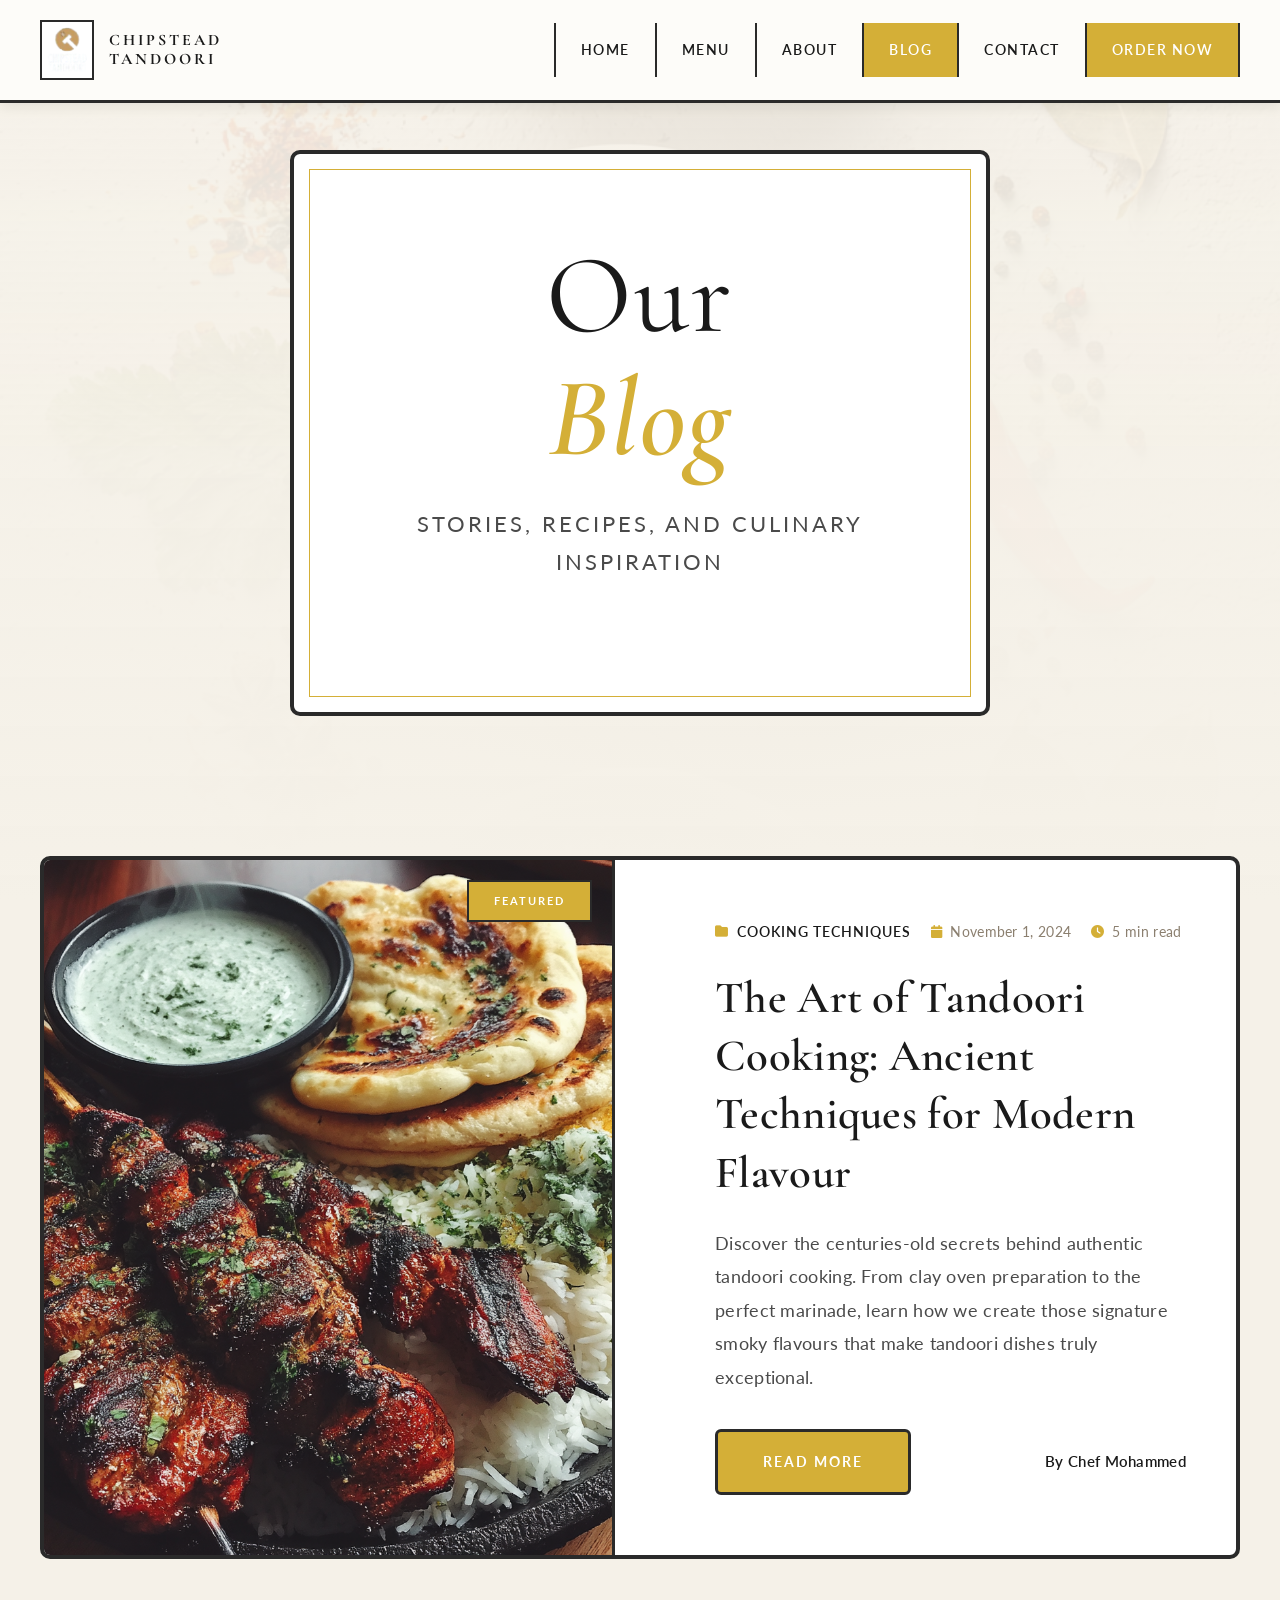
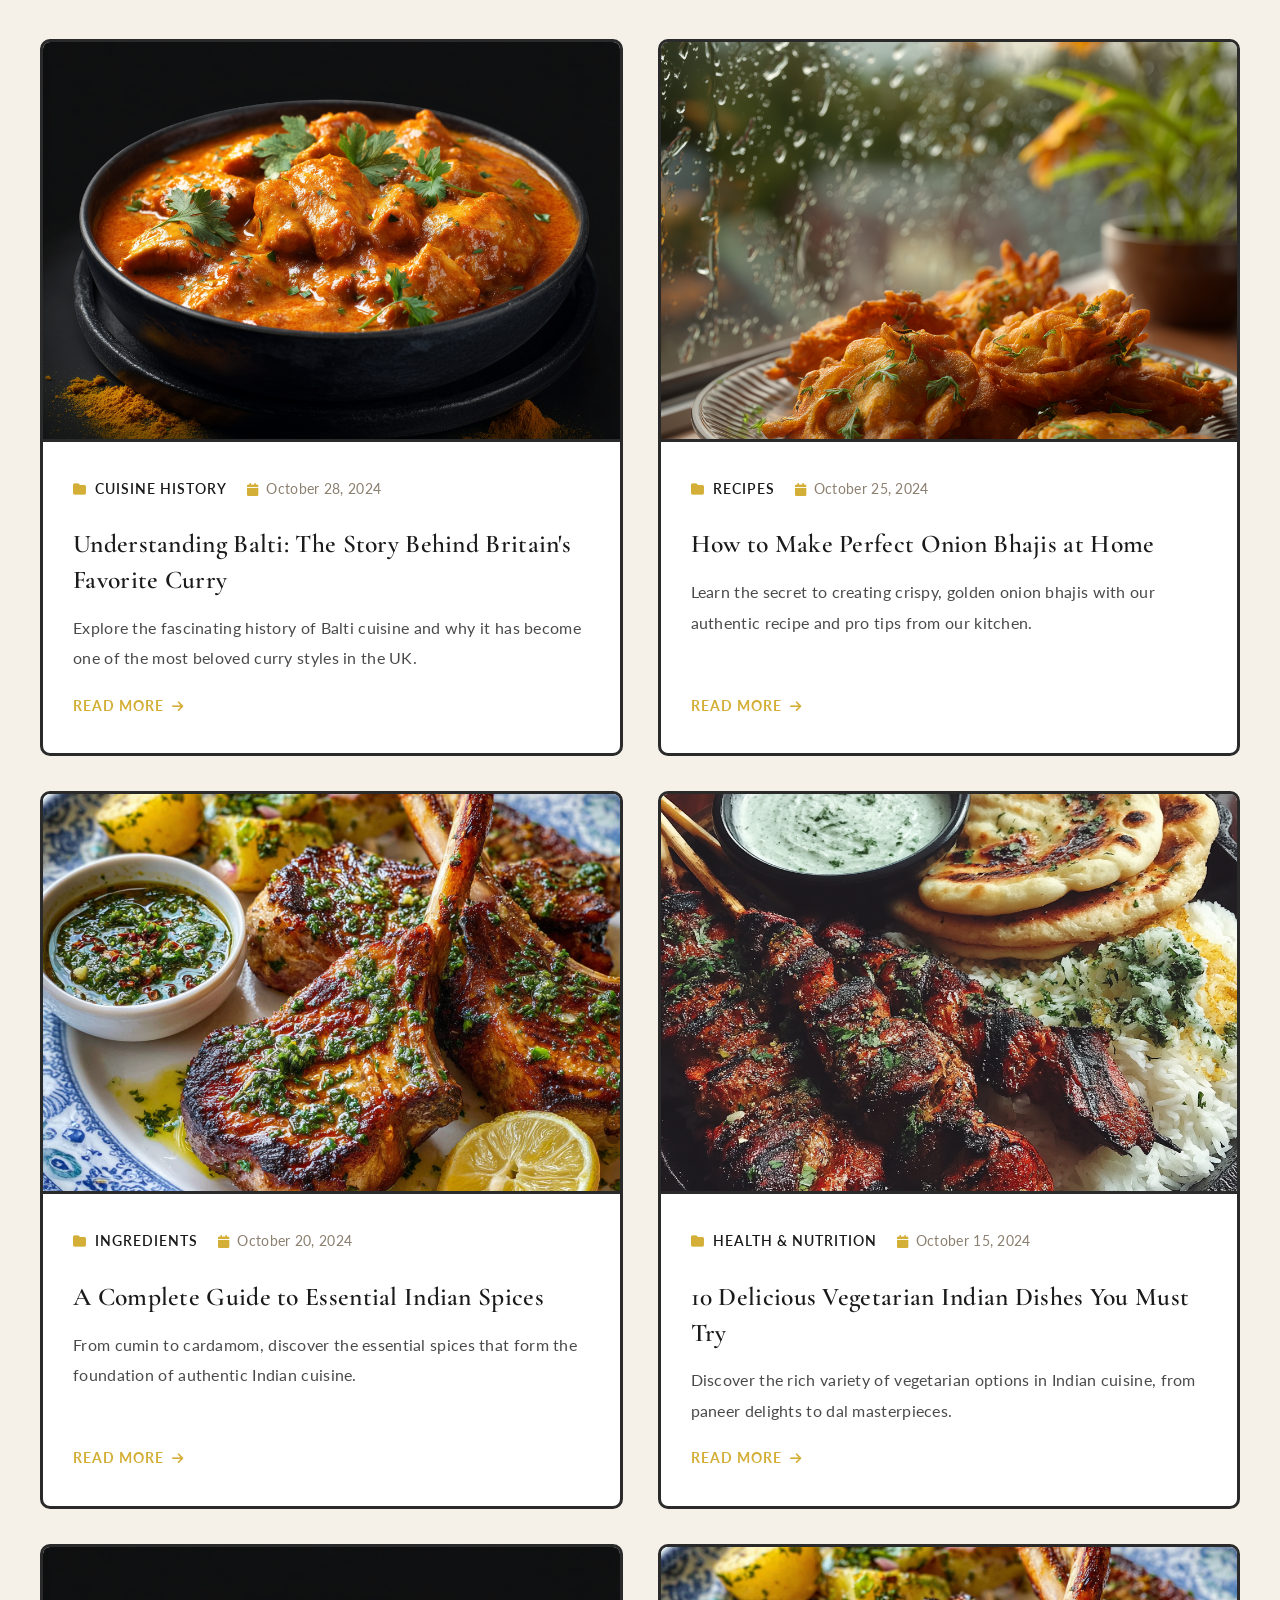
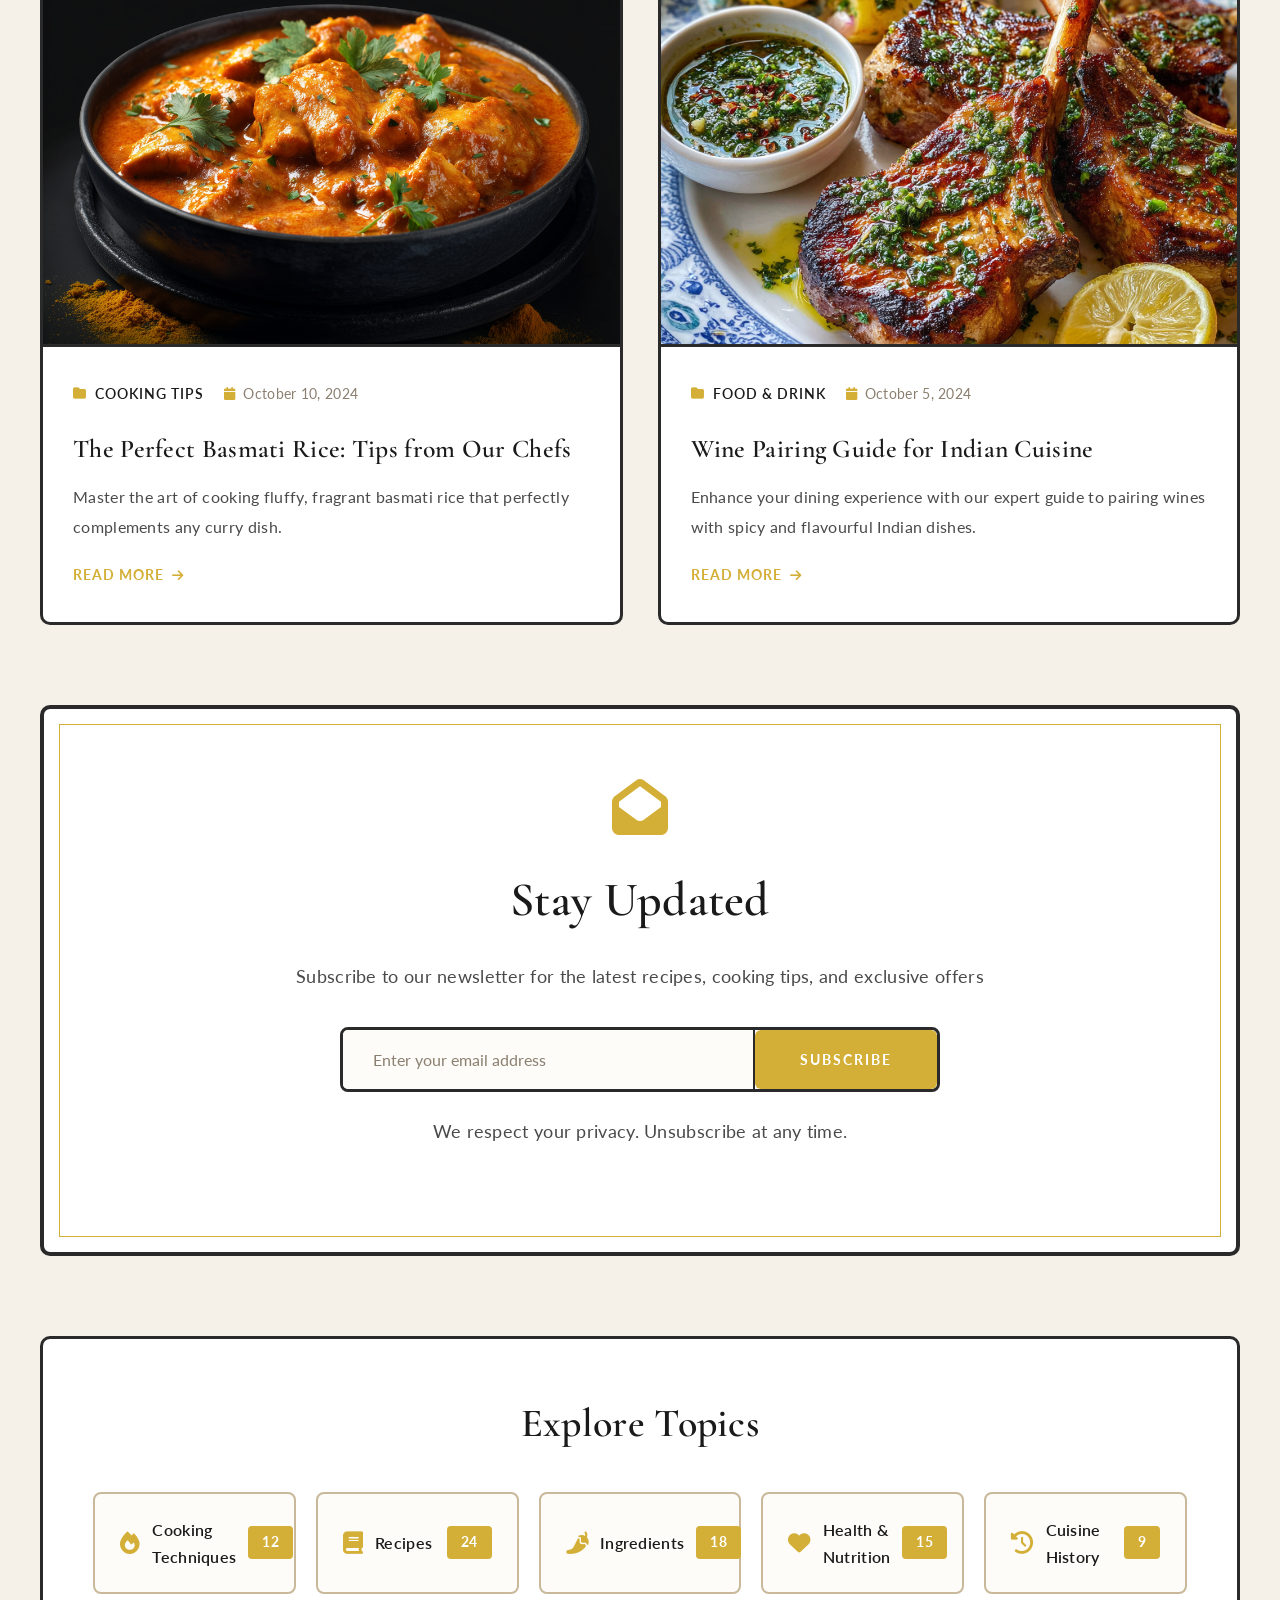
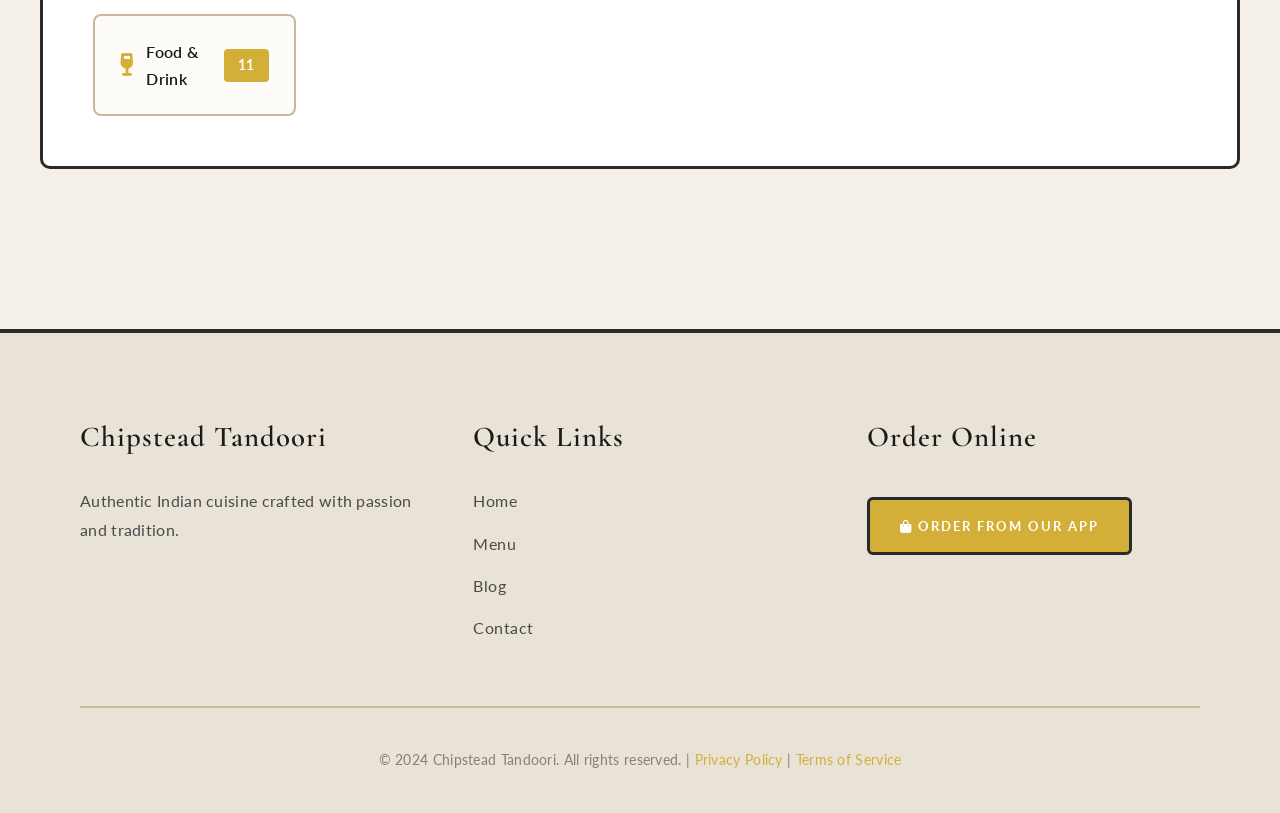
==== commit 23695e63: "Complete Dishoom-style redesign: Egyptian cotton colors, hard outlines, scroll animations, chef.mp4/" ====
--- a/blog.html
+++ b/blog.html
@@ -47,10 +47,10 @@
     }
     </script>
     
-    <!-- Google Fonts -->
+    <!-- Google Fonts - Dishoom Inspired -->
     <link rel="preconnect" href="https://fonts.googleapis.com">
     <link rel="preconnect" href="https://fonts.gstatic.com" crossorigin>
-    <link href="https://fonts.googleapis.com/css2?family=Cormorant+Garamond:wght@300;400;500;600;700&family=Inter:wght@300;400;500;600&display=swap" rel="stylesheet">
+    <link href="https://fonts.googleapis.com/css2?family=Cormorant+Garamond:wght@300;400;500;600;700&family=Lato:wght@300;400;700;900&family=Playfair+Display:wght@400;500;600;700&display=swap" rel="stylesheet">
     
     <!-- Font Awesome -->
     <link rel="stylesheet" href="https://cdnjs.cloudflare.com/ajax/libs/font-awesome/6.4.0/css/all.min.css">
@@ -60,12 +60,9 @@
     <link rel="stylesheet" href="blog-styles.css">
 </head>
 <body>
-    <!-- Video Background -->
-    <div class="video-background">
-        <video autoplay muted loop playsinline id="bgVideo">
-            <source src="chipstead.mp4" type="video/mp4">
-        </video>
-        <div class="video-overlay"></div>
+    <!-- Static Background Image -->
+    <div class="hero-background">
+        <img src="foodhero.png" alt="Authentic Indian Cuisine Background">
     </div>
 
     <!-- Navigation -->
--- a/styles.css
+++ b/styles.css
@@ -1,6 +1,8 @@
 /* ===================================
-   RESET & BASE STYLES
+   DISHOOM-INSPIRED DESIGN SYSTEM
+   Chipstead Tandoori - Complete Redesign
    =================================== */
+
 * {
     margin: 0;
     padding: 0;
@@ -8,26 +10,40 @@
 }
 
 :root {
-    /* Colors - Premium Indian Restaurant Palette */
+    /* Egyptian Cotton / Off-White Palette */
+    --cream: #F5F1E8;
+    --cream-dark: #E8E3D6;
+    --cream-light: #FDFCF9;
+    --beige: #D4C5B0;
+    --warm-beige: #C9B89A;
+    
+    /* Accent Colors */
     --gold: #D4AF37;
-    --gold-light: #F4E4B5;
     --gold-dark: #B8941F;
-    --green-primary: #2D5D3F;
-    --green-tinge: rgba(45, 93, 63, 0.15);
-    --dark: #0A0E0D;
-    --dark-overlay: rgba(10, 14, 13, 0.85);
-    
-    /* Glass Effect */
-    --glass-bg: rgba(255, 255, 255, 0.08);
-    --glass-border: rgba(255, 255, 255, 0.15);
-    --glass-shadow: 0 8px 32px 0 rgba(0, 0, 0, 0.37);
-    
-    /* Fonts */
+    --burnt-orange: #D97742;
+    --terracotta: #C1693F;
+    
+    /* Text Colors */
+    --text-primary: #1A1A1A;
+    --text-secondary: #4A4A4A;
+    --text-muted: #8B7F6F;
+    
+    /* Border Colors */
+    --border-dark: #2A2A2A;
+    --border-medium: #6B6B6B;
+    --border-light: #C9B89A;
+    
+    /* Special Color */
+    --special-green: #2D5D3F;
+    
+    /* Fonts - Dishoom Style */
+    --font-display: 'Cormorant Garamond', serif;
     --font-heading: 'Cormorant Garamond', serif;
-    --font-body: 'Inter', sans-serif;
+    --font-body: 'Lato', sans-serif;
+    --font-accent: 'Mrs Eaves', serif;
     
     /* Spacing */
-    --section-padding: 120px;
+    --section-padding: 100px;
     --container-padding: 40px;
 }
 
@@ -38,14 +54,15 @@
 
 body {
     font-family: var(--font-body);
-    color: var(--gold-light);
-    background: var(--dark);
+    color: var(--text-primary);
+    background: var(--cream);
     overflow-x: hidden;
-    line-height: 1.6;
+    line-height: 1.7;
+    letter-spacing: 0.3px;
 }
 
 /* ===================================
-   PAGE LOADER
+   PAGE LOADER - DISHOOM STYLE
    =================================== */
 .page-loader {
     position: fixed;
@@ -53,12 +70,12 @@
     left: 0;
     width: 100%;
     height: 100%;
-    background: var(--dark);
+    background: var(--cream-light);
     display: flex;
     align-items: center;
     justify-content: center;
     z-index: 9999;
-    transition: opacity 0.3s ease, visibility 0.3s ease;
+    transition: opacity 0.4s ease, visibility 0.4s ease;
 }
 
 .page-loader.hidden {
@@ -71,6 +88,9 @@
     width: 200px;
     padding: 40px;
     text-align: center;
+    border: 3px solid var(--border-dark);
+    border-radius: 10px;
+    background: white;
 }
 
 .loader-logo {
@@ -85,8 +105,8 @@
 
 .loader-bar {
     height: 4px;
-    background: rgba(212, 175, 55, 0.2);
-    border-radius: 2px;
+    background: var(--cream-dark);
+    border: 1px solid var(--border-dark);
     overflow: hidden;
     position: relative;
 }
@@ -99,7 +119,6 @@
     height: 100%;
     width: 50%;
     background: var(--gold);
-    border-radius: 2px;
     animation: loadProgress 0.5s ease-in-out;
 }
 
@@ -119,85 +138,112 @@
 }
 
 /* ===================================
-   VIDEO BACKGROUND
+   BACKGROUND IMAGE - NO VIDEO
    =================================== */
-.video-background {
+.hero-background {
     position: fixed;
     top: 0;
     left: 0;
     width: 100%;
-    height: 100%;
+    height: 100vh;
     z-index: -1;
     overflow: hidden;
 }
 
-.video-background video {
+.hero-background img {
     width: 100%;
     height: 100%;
     object-fit: cover;
-    filter: blur(3px);
-    will-change: transform;
-    transform: translateZ(0);
-}
-
-.video-overlay {
+    opacity: 0.3;
+}
+
+.hero-background::after {
+    content: '';
     position: absolute;
     top: 0;
     left: 0;
     width: 100%;
     height: 100%;
-    background: var(--dark-overlay);
+    background: linear-gradient(to bottom, 
+        rgba(245, 241, 232, 0.7) 0%, 
+        rgba(245, 241, 232, 0.95) 50%,
+        rgba(245, 241, 232, 1) 100%
+    );
 }
 
 /* ===================================
-   GLASS MORPHISM EFFECTS
+   DISHOOM-STYLE BORDERED BOXES
    =================================== */
-.glass-card {
-    background: linear-gradient(135deg, var(--glass-bg) 0%, rgba(45, 93, 63, 0.12) 100%);
-    backdrop-filter: blur(20px) saturate(180%);
-    -webkit-backdrop-filter: blur(20px) saturate(180%);
-    border-radius: 30px;
-    border: 1px solid var(--glass-border);
-    box-shadow: var(--glass-shadow);
-    padding: 40px;
-    transition: all 0.4s cubic-bezier(0.4, 0, 0.2, 1);
-}
-
-.glass-card:hover {
-    transform: translateY(-5px);
-    box-shadow: 0 12px 40px 0 rgba(0, 0, 0, 0.5);
-    border-color: rgba(212, 175, 55, 0.3);
+.dishoom-box {
+    background: var(--cream-light);
+    border: 3px solid var(--border-dark);
+    border-radius: 8px;
+    padding: 50px;
+    position: relative;
+    transition: transform 0.3s ease, box-shadow 0.3s ease;
+}
+
+.dishoom-box::before {
+    content: '';
+    position: absolute;
+    top: 10px;
+    left: 10px;
+    right: 10px;
+    bottom: 10px;
+    border: 1px solid var(--border-medium);
+    pointer-events: none;
+}
+
+.dishoom-box:hover {
+    transform: translateY(-3px);
+    box-shadow: 8px 8px 0 rgba(212, 175, 55, 0.3);
+}
+
+/* Decorative corners */
+.dishoom-box-corner::after {
+    content: '';
+    position: absolute;
+    width: 20px;
+    height: 20px;
+    border: 2px solid var(--gold);
+}
+
+.dishoom-box-corner.top-left::after {
+    top: -2px;
+    left: -2px;
+    border-right: none;
+    border-bottom: none;
+}
+
+.dishoom-box-corner.top-right::after {
+    top: -2px;
+    right: -2px;
+    border-left: none;
+    border-bottom: none;
 }
 
 /* ===================================
-   NAVIGATION
+   NAVIGATION - DISHOOM STYLE
    =================================== */
 .glass-nav {
     position: fixed;
-    top: 20px;
-    left: 50%;
-    transform: translateX(-50%);
-    width: 95%;
-    max-width: 1300px;
+    top: 0;
+    left: 0;
+    width: 100%;
     z-index: 1000;
-    background: linear-gradient(135deg, rgba(10, 14, 13, 0.7) 0%, rgba(45, 93, 63, 0.2) 100%);
-    backdrop-filter: blur(20px) saturate(180%);
-    -webkit-backdrop-filter: blur(20px) saturate(180%);
-    border-radius: 25px;
-    border: 1px solid var(--glass-border);
-    box-shadow: 0 8px 32px 0 rgba(0, 0, 0, 0.37);
-    padding: 15px 30px;
-    transition: all 0.3s ease;
-}
-
-.glass-nav.scrolled {
-    background: linear-gradient(135deg, rgba(10, 14, 13, 0.9) 0%, rgba(45, 93, 63, 0.3) 100%);
+    background: var(--cream-light);
+    border-bottom: 3px solid var(--border-dark);
+    box-shadow: 0 4px 12px rgba(0, 0, 0, 0.08);
+    padding: 0;
 }
 
 .nav-container {
+    max-width: 1400px;
+    margin: 0 auto;
     display: flex;
     justify-content: space-between;
     align-items: center;
+    padding: 20px 40px;
 }
 
 .logo {
@@ -210,77 +256,70 @@
 }
 
 .logo:hover {
-    opacity: 0.8;
+    opacity: 0.7;
 }
 
 .logo img {
-    height: 50px;
+    height: 60px;
     width: auto;
+    border: 2px solid var(--border-dark);
+    padding: 5px;
+    background: white;
 }
 
 .logo-text {
-    font-family: var(--font-heading);
-    font-size: 14px;
+    font-family: var(--font-display);
+    font-size: 16px;
     font-weight: 700;
-    color: var(--gold);
+    color: var(--text-primary);
     line-height: 1.2;
-    letter-spacing: 2px;
+    letter-spacing: 3px;
+    text-transform: uppercase;
 }
 
 .nav-links {
     display: flex;
     list-style: none;
-    gap: 40px;
+    gap: 0;
     align-items: center;
 }
 
+.nav-links li {
+    border-right: 2px solid var(--border-dark);
+}
+
+.nav-links li:first-child {
+    border-left: 2px solid var(--border-dark);
+}
+
 .nav-links a {
-    color: var(--gold-light);
+    color: var(--text-primary);
     text-decoration: none;
-    font-size: 16px;
-    font-weight: 500;
-    position: relative;
-    transition: color 0.3s ease;
-    letter-spacing: 0.5px;
+    font-size: 14px;
+    font-weight: 600;
+    font-family: var(--font-body);
+    padding: 15px 25px;
+    display: block;
+    position: relative;
+    transition: all 0.3s ease;
+    letter-spacing: 1.5px;
+    text-transform: uppercase;
 }
 
 .nav-links a:hover,
 .nav-links a.active {
-    color: var(--gold);
-}
-
-.nav-links a::after {
-    content: '';
-    position: absolute;
-    bottom: -5px;
-    left: 0;
-    width: 0;
-    height: 2px;
     background: var(--gold);
-    transition: width 0.3s ease;
-}
-
-.nav-links a:hover::after,
-.nav-links a.active::after {
-    width: 100%;
+    color: white;
 }
 
 .btn-order {
-    background: linear-gradient(135deg, var(--gold) 0%, var(--gold-dark) 100%);
-    color: var(--dark) !important;
-    padding: 12px 28px;
-    border-radius: 15px;
-    font-weight: 600;
-    transition: all 0.3s ease;
+    background: var(--gold);
+    color: white !important;
+    font-weight: 700;
 }
 
 .btn-order:hover {
-    transform: translateY(-2px);
-    box-shadow: 0 8px 20px rgba(212, 175, 55, 0.4);
-}
-
-.btn-order::after {
-    display: none;
+    background: var(--gold-dark);
 }
 
 .nav-toggle {
@@ -289,28 +328,29 @@
     gap: 6px;
     cursor: pointer;
     padding: 10px;
-    border-radius: 12px;
-    background: rgba(212, 175, 55, 0.1);
-    border: 1px solid rgba(212, 175, 55, 0.3);
+    border: 2px solid var(--border-dark);
+    background: white;
     transition: all 0.3s ease;
     z-index: 1001;
 }
 
 .nav-toggle:hover {
-    background: rgba(212, 175, 55, 0.2);
-    transform: scale(1.05);
+    background: var(--cream-dark);
 }
 
 .nav-toggle.active {
-    background: rgba(212, 175, 55, 0.25);
+    background: var(--gold);
 }
 
 .nav-toggle span {
     width: 30px;
     height: 3px;
-    background: var(--gold);
-    border-radius: 3px;
+    background: var(--text-primary);
     transition: all 0.3s ease;
+}
+
+.nav-toggle.active span {
+    background: white;
 }
 
 .nav-toggle.active span:nth-child(1) {
@@ -326,7 +366,7 @@
 }
 
 /* ===================================
-   HERO SECTION
+   HERO SECTION - DISHOOM STYLE
    =================================== */
 .hero {
     min-height: 100vh;
@@ -334,107 +374,150 @@
     flex-direction: column;
     justify-content: center;
     align-items: center;
-    padding: 0 var(--container-padding);
-    position: relative;
+    padding: 120px var(--container-padding) 80px;
+    position: relative;
+    background: var(--cream);
 }
 
 .hero-content {
     text-align: center;
     max-width: 900px;
-    animation: fadeInUp 0.4s ease;
+    border: 4px solid var(--border-dark);
+    border-radius: 10px;
+    background: white;
+    padding: 80px 60px;
+    position: relative;
+    animation: fadeIn 0.6s ease;
+}
+
+.hero-content::before {
+    content: '';
+    position: absolute;
+    top: 15px;
+    left: 15px;
+    right: 15px;
+    bottom: 15px;
+    border: 1px solid var(--gold);
+    pointer-events: none;
 }
 
 .hero-title {
-    font-family: var(--font-heading);
-    font-size: clamp(3rem, 8vw, 6rem);
-    font-weight: 700;
+    font-family: var(--font-display);
+    font-size: clamp(3.5rem, 10vw, 7rem);
+    font-weight: 400;
     line-height: 1.1;
-    margin-bottom: 20px;
-    color: var(--gold-light);
+    margin-bottom: 25px;
+    color: var(--text-primary);
+    letter-spacing: 2px;
 }
 
 .highlight {
     color: var(--gold);
+    font-style: italic;
     display: block;
-    font-style: italic;
+    font-weight: 600;
 }
 
 .hero-subtitle {
-    font-size: clamp(1.2rem, 3vw, 1.5rem);
-    font-weight: 300;
-    margin-bottom: 40px;
-    color: rgba(255, 255, 255, 0.85);
-    letter-spacing: 2px;
+    font-size: clamp(1.1rem, 2.5vw, 1.4rem);
+    font-weight: 400;
+    margin-bottom: 50px;
+    color: var(--text-secondary);
+    letter-spacing: 3px;
+    text-transform: uppercase;
+    font-family: var(--font-body);
 }
 
 .hero-buttons {
     display: flex;
-    gap: 20px;
+    gap: 0;
     justify-content: center;
     flex-wrap: wrap;
 }
 
 .btn {
-    padding: 18px 40px;
-    border-radius: 15px;
-    font-size: 16px;
-    font-weight: 600;
+    padding: 18px 45px;
+    font-size: 14px;
+    font-weight: 700;
     text-decoration: none;
     transition: all 0.3s ease;
-    letter-spacing: 1px;
+    letter-spacing: 2px;
     cursor: pointer;
-    border: none;
+    border: 3px solid var(--border-dark);
+    border-radius: 6px;
+    text-transform: uppercase;
+    font-family: var(--font-body);
 }
 
 .btn-primary {
-    background: linear-gradient(135deg, var(--gold) 0%, var(--gold-dark) 100%);
-    color: var(--dark);
+    background: var(--gold);
+    color: white;
+    border-color: var(--border-dark);
 }
 
 .btn-primary:hover {
-    transform: translateY(-3px);
-    box-shadow: 0 10px 30px rgba(212, 175, 55, 0.5);
+    background: var(--gold-dark);
+    transform: translateY(-2px);
+    box-shadow: 5px 5px 0 rgba(0, 0, 0, 0.2);
 }
 
 .btn-secondary {
-    background: rgba(255, 255, 255, 0.1);
-    color: var(--gold-light);
-    border: 2px solid var(--gold);
+    background: white;
+    color: var(--text-primary);
+    border-left: none;
 }
 
 .btn-secondary:hover {
-    background: rgba(212, 175, 55, 0.2);
-    transform: translateY(-3px);
-}
-
+    background: var(--cream-dark);
+    transform: translateY(-2px);
+}
 
 /* ===================================
-   SPECIAL DISHES SECTION
+   SPECIAL DISHES - WITH ANIMATIONS
    =================================== */
 .special-dishes {
     padding: var(--section-padding) 0;
+    background: var(--cream);
     position: relative;
 }
 
 .section-header {
     text-align: center;
-    max-width: 700px;
+    max-width: 800px;
     margin: 0 auto 80px;
+    border: 3px solid var(--border-dark);
+    border-radius: 10px;
+    background: white;
+    padding: 50px 40px;
+    position: relative;
+}
+
+.section-header::before {
+    content: '';
+    position: absolute;
+    top: 12px;
+    left: 12px;
+    right: 12px;
+    bottom: 12px;
+    border: 1px solid var(--gold);
 }
 
 .section-title {
-    font-family: var(--font-heading);
-    font-size: clamp(2.5rem, 5vw, 4rem);
-    font-weight: 700;
-    color: var(--gold);
+    font-family: var(--font-display);
+    font-size: clamp(2.5rem, 5vw, 4.5rem);
+    font-weight: 600;
+    color: var(--text-primary);
     margin-bottom: 15px;
+    letter-spacing: 1px;
 }
 
 .section-subtitle {
-    font-size: 1.2rem;
-    color: rgba(255, 255, 255, 0.8);
-    font-weight: 300;
-    letter-spacing: 1px;
+    font-size: 1.1rem;
+    color: var(--text-secondary);
+    font-weight: 400;
+    letter-spacing: 2px;
+    text-transform: uppercase;
+    font-family: var(--font-body);
 }
 
 .dishes-scroll-container {
@@ -442,13 +525,7 @@
     overflow-y: hidden;
     margin: 0 -40px;
     padding: 20px 40px;
-    scrollbar-width: none;
-    -ms-overflow-style: none;
-    position: relative;
-}
-
-.dishes-scroll-container::-webkit-scrollbar {
-    display: none;
+    position: relative;
 }
 
 @media (max-width: 768px) {
@@ -461,7 +538,7 @@
     display: flex;
     gap: 30px;
     padding: 20px 0;
-    transition: transform 0.5s ease;
+    transition: transform 0.5s cubic-bezier(0.4, 0, 0.2, 1);
 }
 
 @media (min-width: 769px) {
@@ -478,8 +555,18 @@
     min-width: 380px;
     flex-shrink: 0;
     cursor: pointer;
+    background: white;
+    border: 3px solid var(--border-dark);
+    border-radius: 12px;
     padding: 0;
     overflow: hidden;
+    transition: all 0.3s ease;
+    position: relative;
+}
+
+.dish-card:hover {
+    transform: translateY(-5px);
+    box-shadow: 10px 10px 0 rgba(212, 175, 55, 0.3);
 }
 
 .dish-image-container {
@@ -487,7 +574,7 @@
     width: 100%;
     height: 300px;
     overflow: hidden;
-    border-radius: 30px 30px 0 0;
+    border-bottom: 3px solid var(--border-dark);
 }
 
 .dish-image {
@@ -495,11 +582,10 @@
     height: 100%;
     object-fit: cover;
     transition: transform 0.5s ease;
-    border-radius: 30px 30px 0 0;
 }
 
 .dish-card:hover .dish-image {
-    transform: scale(1.1);
+    transform: scale(1.08);
 }
 
 .dish-overlay {
@@ -508,7 +594,7 @@
     left: 0;
     right: 0;
     bottom: 0;
-    background: linear-gradient(to bottom, transparent 0%, rgba(0, 0, 0, 0.7) 100%);
+    background: linear-gradient(to bottom, transparent 0%, rgba(0, 0, 0, 0.5) 100%);
     display: flex;
     align-items: flex-start;
     justify-content: flex-end;
@@ -517,39 +603,43 @@
 
 .dish-badge {
     background: var(--gold);
-    color: var(--dark);
-    padding: 8px 20px;
-    border-radius: 20px;
-    font-size: 12px;
+    color: white;
+    padding: 10px 25px;
+    border: 2px solid var(--border-dark);
+    border-radius: 6px;
+    font-size: 11px;
+    font-weight: 700;
+    letter-spacing: 2px;
+    text-transform: uppercase;
+    font-family: var(--font-body);
+}
+
+.dish-content {
+    padding: 35px;
+    background: white;
+}
+
+.dish-title {
+    font-family: var(--font-display);
+    font-size: 2rem;
+    color: var(--text-primary);
+    margin-bottom: 15px;
     font-weight: 600;
-    letter-spacing: 1px;
-    text-transform: uppercase;
-}
-
-.dish-content {
-    padding: 30px;
-    border-radius: 0 0 30px 30px;
-}
-
-.dish-title {
-    font-family: var(--font-heading);
-    font-size: 1.8rem;
+    letter-spacing: 0.5px;
+}
+
+.dish-description {
+    font-size: 15px;
+    color: var(--text-secondary);
+    line-height: 1.7;
+    margin-bottom: 20px;
+}
+
+.dish-price {
+    font-size: 1.4rem;
     color: var(--gold);
-    margin-bottom: 12px;
-    font-weight: 600;
-}
-
-.dish-description {
-    font-size: 14px;
-    color: rgba(255, 255, 255, 0.75);
-    line-height: 1.6;
-    margin-bottom: 20px;
-}
-
-.dish-price {
-    font-size: 1.3rem;
-    color: var(--gold-light);
-    font-weight: 600;
+    font-weight: 700;
+    font-family: var(--font-display);
 }
 
 .scroll-controls {
@@ -562,11 +652,10 @@
 .scroll-btn {
     width: 60px;
     height: 60px;
-    border-radius: 50%;
-    background: linear-gradient(135deg, var(--glass-bg) 0%, rgba(45, 93, 63, 0.12) 100%);
-    backdrop-filter: blur(20px);
-    border: 1px solid var(--glass-border);
-    color: var(--gold);
+    border: 3px solid var(--border-dark);
+    border-radius: 8px;
+    background: white;
+    color: var(--text-primary);
     font-size: 20px;
     cursor: pointer;
     transition: all 0.3s ease;
@@ -576,8 +665,8 @@
 
 .scroll-btn:hover {
     background: var(--gold);
-    color: var(--dark);
-    transform: scale(1.1);
+    color: white;
+    transform: scale(1.05);
 }
 
 .scroll-btn:active {
@@ -594,9 +683,158 @@
         width: 50px;
         height: 50px;
         font-size: 18px;
-        background: linear-gradient(135deg, rgba(212, 175, 55, 0.2) 0%, rgba(45, 93, 63, 0.2) 100%);
-        border: 2px solid var(--gold);
-    }
+    }
+    
+    .dish-card {
+        min-width: 90vw;
+        max-width: 90vw;
+    }
+    
+    .dishes-scroll-container {
+        margin: 0;
+        padding: 20px 5vw;
+        overflow-x: visible;
+    }
+    
+    .dishes-track {
+        animation: none !important;
+        gap: 5vw;
+    }
+}
+
+/* ===================================
+   CHEF SECTION - WITH VIDEO
+   =================================== */
+.chef-section {
+    padding: var(--section-padding) 0;
+    background: var(--cream-dark);
+    position: relative;
+    overflow: hidden;
+}
+
+.chef-section::before {
+    content: '';
+    position: absolute;
+    top: 0;
+    left: 0;
+    width: 100%;
+    height: 100%;
+    background-image: 
+        repeating-linear-gradient(0deg, transparent, transparent 2px, rgba(212, 175, 55, 0.03) 2px, rgba(212, 175, 55, 0.03) 4px),
+        repeating-linear-gradient(90deg, transparent, transparent 2px, rgba(212, 175, 55, 0.03) 2px, rgba(212, 175, 55, 0.03) 4px);
+    pointer-events: none;
+}
+
+.chef-grid {
+    display: grid;
+    grid-template-columns: 1fr 1fr;
+    gap: 60px;
+    align-items: center;
+}
+
+.chef-video-container {
+    border: 4px solid var(--border-dark);
+    border-radius: 10px;
+    overflow: hidden;
+    position: relative;
+    opacity: 0;
+    transform: translateX(-100px);
+    transition: all 0.8s cubic-bezier(0.4, 0, 0.2, 1);
+}
+
+.chef-video-container.visible {
+    opacity: 1;
+    transform: translateX(0);
+}
+
+.chef-video-container video {
+    width: 100%;
+    height: auto;
+    display: block;
+}
+
+.chef-content {
+    opacity: 0;
+    transform: translateX(100px);
+    transition: all 0.8s cubic-bezier(0.4, 0, 0.2, 1);
+}
+
+.chef-content.visible {
+    opacity: 1;
+    transform: translateX(0);
+}
+
+.chef-content h2 {
+    font-family: var(--font-display);
+    font-size: clamp(2.5rem, 5vw, 4rem);
+    color: var(--text-primary);
+    margin-bottom: 30px;
+    font-weight: 600;
+    line-height: 1.2;
+}
+
+.chef-content p {
+    font-size: 1.1rem;
+    line-height: 1.9;
+    color: var(--text-secondary);
+    margin-bottom: 20px;
+}
+
+/* ===================================
+   COOK IMAGE SECTION - SIDE ANIMATION
+   =================================== */
+.cook-section {
+    padding: var(--section-padding) 0;
+    background: white;
+}
+
+.cook-grid {
+    display: grid;
+    grid-template-columns: 1.2fr 1fr;
+    gap: 80px;
+    align-items: center;
+}
+
+.cook-content {
+    opacity: 0;
+    transform: translateX(-100px);
+    transition: all 0.8s cubic-bezier(0.4, 0, 0.2, 1);
+}
+
+.cook-content.visible {
+    opacity: 1;
+    transform: translateX(0);
+}
+
+.cook-image-container {
+    border: 4px solid var(--border-dark);
+    border-radius: 10px;
+    position: relative;
+    opacity: 0;
+    transform: translateX(100px);
+    transition: all 0.8s cubic-bezier(0.4, 0, 0.2, 1);
+}
+
+.cook-image-container.visible {
+    opacity: 1;
+    transform: translateX(0);
+}
+
+.cook-image-container::after {
+    content: '';
+    position: absolute;
+    top: 20px;
+    left: 20px;
+    right: -20px;
+    bottom: -20px;
+    border: 3px solid var(--gold);
+    z-index: -1;
+}
+
+.cook-image-container img {
+    width: 100%;
+    height: auto;
+    display: block;
 }
 
 /* ===================================
@@ -604,31 +842,68 @@
    =================================== */
 .about-section {
     padding: var(--section-padding) 0;
+    background: var(--cream);
 }
 
 .about-grid {
     display: grid;
     grid-template-columns: 1.5fr 1fr;
-    gap: 40px;
+    gap: 50px;
     align-items: start;
+}
+
+.about-content {
+    border: 3px solid var(--border-dark);
+    border-radius: 10px;
+    background: white;
+    padding: 60px;
+    position: relative;
+}
+
+.about-content::before {
+    content: '';
+    position: absolute;
+    top: 15px;
+    left: 15px;
+    right: 15px;
+    bottom: 15px;
+    border: 1px solid var(--beige);
+}
+
+.about-content h2 {
+    font-family: var(--font-display);
+    font-size: 3rem;
+    color: var(--text-primary);
+    margin-bottom: 30px;
+    font-weight: 600;
 }
 
 .about-content p {
     font-size: 1.1rem;
-    line-height: 1.8;
-    margin-bottom: 20px;
-    color: rgba(255, 255, 255, 0.85);
+    line-height: 1.9;
+    margin-bottom: 25px;
+    color: var(--text-secondary);
 }
 
 .features-grid {
     display: grid;
     grid-template-columns: repeat(2, 1fr);
     gap: 30px;
-    margin-top: 40px;
+    margin-top: 50px;
 }
 
 .feature-item {
     text-align: center;
+    padding: 30px 20px;
+    border: 2px solid var(--border-light);
+    border-radius: 8px;
+    background: var(--cream-light);
+    transition: all 0.3s ease;
+}
+
+.feature-item:hover {
+    border-color: var(--gold);
+    background: white;
 }
 
 .feature-item i {
@@ -638,36 +913,53 @@
 }
 
 .feature-item h4 {
-    font-family: var(--font-heading);
-    font-size: 1.2rem;
-    color: var(--gold-light);
-    margin-bottom: 8px;
+    font-family: var(--font-display);
+    font-size: 1.3rem;
+    color: var(--text-primary);
+    margin-bottom: 10px;
+    font-weight: 600;
 }
 
 .feature-item p {
     font-size: 0.95rem;
-    color: rgba(255, 255, 255, 0.7);
+    color: var(--text-muted);
 }
 
 .about-stats {
     display: flex;
     flex-direction: column;
     gap: 30px;
-    height: 100%;
-    justify-content: center;
 }
 
 .stat-item {
     text-align: center;
-    padding: 30px;
-    background: rgba(212, 175, 55, 0.05);
-    border-radius: 20px;
+    padding: 40px 30px;
+    border: 3px solid var(--border-dark);
+    border-radius: 10px;
+    background: white;
+    position: relative;
+    transition: all 0.3s ease;
+}
+
+.stat-item:hover {
+    transform: translateX(10px);
+    box-shadow: 8px 8px 0 rgba(212, 175, 55, 0.3);
+}
+
+.stat-item::before {
+    content: '';
+    position: absolute;
+    top: 10px;
+    left: 10px;
+    right: 10px;
+    bottom: 10px;
+    border: 1px solid var(--gold);
 }
 
 .stat-number {
     display: block;
-    font-family: var(--font-heading);
-    font-size: 3.5rem;
+    font-family: var(--font-display);
+    font-size: 4rem;
     font-weight: 700;
     color: var(--gold);
     margin-bottom: 10px;
@@ -676,8 +968,10 @@
 .stat-label {
     display: block;
     font-size: 1rem;
-    color: rgba(255, 255, 255, 0.8);
-    letter-spacing: 1px;
+    color: var(--text-secondary);
+    letter-spacing: 2px;
+    text-transform: uppercase;
+    font-weight: 600;
 }
 
 /* ===================================
@@ -685,6 +979,7 @@
    =================================== */
 .contact-section {
     padding: var(--section-padding) 0;
+    background: white;
 }
 
 .contact-grid {
@@ -696,7 +991,17 @@
 
 .contact-card {
     text-align: center;
-    padding: 40px 30px;
+    padding: 50px 35px;
+    border: 3px solid var(--border-dark);
+    border-radius: 10px;
+    background: var(--cream-light);
+    transition: all 0.3s ease;
+}
+
+.contact-card:hover {
+    background: white;
+    transform: translateY(-5px);
+    box-shadow: 8px 8px 0 rgba(45, 93, 63, 0.2);
 }
 
 .contact-card i {
@@ -706,81 +1011,94 @@
 }
 
 .contact-card h3 {
-    font-family: var(--font-heading);
-    font-size: 1.5rem;
-    color: var(--gold-light);
+    font-family: var(--font-display);
+    font-size: 1.6rem;
+    color: var(--text-primary);
     margin-bottom: 15px;
+    font-weight: 600;
 }
 
 .contact-card p {
     font-size: 1rem;
-    color: rgba(255, 255, 255, 0.8);
-    line-height: 1.6;
+    color: var(--text-secondary);
+    line-height: 1.7;
 }
 
 .social-links {
     text-align: center;
-    padding: 50px;
+    padding: 60px;
+    border: 3px solid var(--border-dark);
+    border-radius: 10px;
+    background: white;
+    margin: 0 auto;
+    max-width: 800px;
 }
 
 .social-links h3 {
-    font-family: var(--font-heading);
-    font-size: 2rem;
-    color: var(--gold);
-    margin-bottom: 30px;
+    font-family: var(--font-display);
+    font-size: 2.5rem;
+    color: var(--text-primary);
+    margin-bottom: 35px;
+    font-weight: 600;
 }
 
 .social-icons {
     display: flex;
     justify-content: center;
-    gap: 25px;
+    gap: 20px;
 }
 
 .social-icons a {
     width: 60px;
     height: 60px;
-    border-radius: 50%;
-    background: rgba(212, 175, 55, 0.1);
-    border: 1px solid var(--gold);
+    border: 2px solid var(--border-dark);
+    border-radius: 6px;
+    background: var(--cream-light);
     display: flex;
     align-items: center;
     justify-content: center;
-    color: var(--gold);
+    color: var(--text-primary);
     font-size: 1.5rem;
     transition: all 0.3s ease;
 }
 
 .social-icons a:hover {
     background: var(--gold);
-    color: var(--dark);
+    color: white;
     transform: translateY(-5px);
+    box-shadow: 4px 4px 0 rgba(0, 0, 0, 0.2);
 }
 
 /* ===================================
    FOOTER
    =================================== */
 .footer {
-    margin: 40px;
-    padding: 60px 40px 30px;
+    margin: 0;
+    padding: 80px 40px 40px;
+    border-top: 4px solid var(--border-dark);
+    background: var(--cream-dark);
 }
 
 .footer-content {
     display: grid;
     grid-template-columns: repeat(auto-fit, minmax(250px, 1fr));
-    gap: 50px;
-    margin-bottom: 40px;
+    gap: 60px;
+    margin-bottom: 50px;
 }
 
 .footer-section h4 {
-    font-family: var(--font-heading);
-    font-size: 1.5rem;
-    color: var(--gold);
-    margin-bottom: 20px;
+    font-family: var(--font-display);
+    font-size: 1.8rem;
+    color: var(--text-primary);
+    margin-bottom: 25px;
+    font-weight: 600;
+    letter-spacing: 1px;
 }
 
 .footer-section p {
-    color: rgba(255, 255, 255, 0.75);
+    color: var(--text-secondary);
     line-height: 1.8;
+    font-size: 1rem;
 }
 
 .footer-section ul {
@@ -788,55 +1106,36 @@
 }
 
 .footer-section ul li {
-    margin-bottom: 12px;
+    margin-bottom: 15px;
 }
 
 .footer-section ul li a {
-    color: rgba(255, 255, 255, 0.75);
+    color: var(--text-secondary);
     text-decoration: none;
     transition: color 0.3s ease;
+    font-size: 1rem;
+    letter-spacing: 0.5px;
 }
 
 .footer-section ul li a:hover {
     color: var(--gold);
 }
 
-.app-buttons {
-    display: flex;
-    flex-direction: column;
-    gap: 15px;
-}
-
-.app-btn {
-    display: flex;
-    align-items: center;
-    gap: 12px;
-    padding: 12px 20px;
-    background: rgba(212, 175, 55, 0.1);
-    border: 1px solid var(--gold);
-    border-radius: 12px;
-    color: var(--gold-light);
-    text-decoration: none;
-    transition: all 0.3s ease;
-}
-
-.app-btn:hover {
-    background: rgba(212, 175, 55, 0.2);
-    transform: translateX(5px);
-}
-
-.app-btn i {
-    font-size: 1.5rem;
+.footer-section .btn-primary {
+    display: inline-block;
+    margin-top: 15px;
+    font-size: 13px;
+    padding: 15px 30px;
 }
 
 .footer-bottom {
     text-align: center;
-    padding-top: 30px;
-    border-top: 1px solid rgba(255, 255, 255, 0.1);
+    padding-top: 40px;
+    border-top: 2px solid var(--border-light);
 }
 
 .footer-bottom p {
-    color: rgba(255, 255, 255, 0.6);
+    color: var(--text-muted);
     font-size: 0.9rem;
 }
 
@@ -852,10 +1151,10 @@
 /* ===================================
    ANIMATIONS
    =================================== */
-@keyframes fadeInUp {
+@keyframes fadeIn {
     from {
         opacity: 0;
-        transform: translateY(15px);
+        transform: translateY(20px);
     }
     to {
         opacity: 1;
@@ -863,6 +1162,27 @@
     }
 }
 
+@keyframes slideInLeft {
+    from {
+        opacity: 0;
+        transform: translateX(-100px);
+    }
+    to {
+        opacity: 1;
+        transform: translateX(0);
+    }
+}
+
+@keyframes slideInRight {
+    from {
+        opacity: 0;
+        transform: translateX(100px);
+    }
+    to {
+        opacity: 1;
+        transform: translateX(0);
+    }
+}
 
 @keyframes autoScroll {
     0% {
@@ -871,6 +1191,61 @@
     100% {
         transform: translateX(-50%);
     }
+}
+
+/* Scroll reveal classes */
+.scroll-reveal-left {
+    opacity: 0;
+    transform: translateX(-80px);
+    transition: all 0.8s cubic-bezier(0.4, 0, 0.2, 1);
+}
+
+.scroll-reveal-right {
+    opacity: 0;
+    transform: translateX(80px);
+    transition: all 0.8s cubic-bezier(0.4, 0, 0.2, 1);
+}
+
+.scroll-reveal-up {
+    opacity: 0;
+    transform: translateY(50px);
+    transition: all 0.6s cubic-bezier(0.4, 0, 0.2, 1);
+}
+
+.scroll-reveal-left.visible,
+.scroll-reveal-right.visible,
+.scroll-reveal-up.visible {
+    opacity: 1;
+    transform: translate(0, 0);
+}
+
+/* ===================================
+   DECORATIVE ELEMENTS
+   =================================== */
+.decorative-line {
+    width: 80px;
+    height: 3px;
+    background: var(--gold);
+    margin: 30px auto;
+    position: relative;
+}
+
+.decorative-line::before,
+.decorative-line::after {
+    content: '';
+    position: absolute;
+    width: 8px;
+    height: 8px;
+    background: var(--gold);
+    top: -2.5px;
+}
+
+.decorative-line::before {
+    left: -15px;
+}
+
+.decorative-line::after {
+    right: -15px;
 }
 
 /* ===================================
@@ -882,8 +1257,11 @@
         --container-padding: 30px;
     }
     
-    .about-grid {
+    .about-grid,
+    .chef-grid,
+    .cook-grid {
         grid-template-columns: 1fr;
+        gap: 40px;
     }
     
     .features-grid {
@@ -897,8 +1275,7 @@
         --container-padding: 20px;
     }
     
-    .glass-nav {
-        width: 90%;
+    .nav-container {
         padding: 15px 20px;
     }
     
@@ -912,21 +1289,16 @@
         left: 0;
         right: 0;
         flex-direction: column;
-        background: linear-gradient(135deg, rgba(10, 14, 13, 0.98) 0%, rgba(45, 93, 63, 0.7) 100%);
-        backdrop-filter: blur(30px) saturate(180%);
-        -webkit-backdrop-filter: blur(30px) saturate(180%);
-        padding: 30px;
-        border-radius: 0 0 25px 25px;
-        border: 1px solid rgba(212, 175, 55, 0.3);
-        border-top: none;
-        margin-top: 15px;
-        gap: 20px;
+        background: var(--cream-light);
+        border-top: 3px solid var(--border-dark);
+        border-bottom: 3px solid var(--border-dark);
+        padding: 0;
+        gap: 0;
         max-height: 0;
         overflow: hidden;
         opacity: 0;
         transform: translateY(-20px);
         transition: all 0.3s cubic-bezier(0.4, 0, 0.2, 1);
-        box-shadow: 0 15px 40px rgba(0, 0, 0, 0.7);
     }
     
     .nav-links.active {
@@ -936,9 +1308,16 @@
     }
     
     .nav-links li {
+        border-right: none !important;
+        border-left: none !important;
+        border-bottom: 2px solid var(--border-dark);
         opacity: 0;
         transform: translateX(-20px);
         transition: all 0.2s ease;
+    }
+    
+    .nav-links li:last-child {
+        border-bottom: none;
     }
     
     .nav-links.active li {
@@ -954,41 +1333,17 @@
     .nav-links.active li:nth-child(6) { transition-delay: 0.2s; }
     
     .nav-links a {
-        padding: 15px 20px;
-        border-radius: 15px;
-        background: rgba(212, 175, 55, 0.1);
-        border: 1px solid rgba(212, 175, 55, 0.25);
-        transition: all 0.2s ease;
-        display: block;
+        padding: 20px 25px;
         text-align: center;
-        color: var(--gold-light);
-        font-weight: 500;
-    }
-    
-    .nav-links a:hover,
-    .nav-links a.active {
-        background: rgba(212, 175, 55, 0.2);
-        border-color: var(--gold);
-        transform: translateX(5px);
-    }
-    
-    .nav-links a::after {
-        display: none;
     }
     
     .btn-order {
-        margin-top: 10px;
-        text-align: center;
-        padding: 15px 28px !important;
-        background: linear-gradient(135deg, var(--gold) 0%, var(--gold-dark) 100%) !important;
-        color: var(--dark) !important;
-        border: none !important;
-        font-weight: 600 !important;
-    }
-    
-    .btn-order:hover {
-        transform: translateX(0) scale(1.02) !important;
-        box-shadow: 0 5px 20px rgba(212, 175, 55, 0.5) !important;
+        background: var(--gold) !important;
+        color: white !important;
+    }
+    
+    .hero-content {
+        padding: 60px 40px;
     }
     
     .hero-buttons {
@@ -1000,20 +1355,9 @@
         text-align: center;
     }
     
-    .dish-card {
-        min-width: 90vw;
-        max-width: 90vw;
-    }
-    
-    .dishes-scroll-container {
-        margin: 0;
-        padding: 20px 5vw;
-        overflow-x: visible;
-    }
-    
-    .dishes-track {
-        animation: none !important;
-        gap: 5vw;
+    .btn-secondary {
+        border-left: 3px solid var(--border-dark);
+        border-top: none;
     }
     
     .features-grid {
@@ -1034,40 +1378,64 @@
         gap: 40px;
     }
     
-    .glass-card {
-        padding: 30px 25px;
+    .dishoom-box {
+        padding: 35px 25px;
+    }
+    
+    .about-content,
+    .section-header {
+        padding: 40px 30px;
+    }
+    
+    .chef-grid,
+    .cook-grid {
+        grid-template-columns: 1fr;
+    }
+    
+    .chef-video-container,
+    .chef-content,
+    .cook-content,
+    .cook-image-container {
+        transform: translateX(0) !important;
     }
 }
 
 @media (max-width: 480px) {
     .logo img {
-        height: 40px;
+        height: 45px;
     }
     
     .logo-text {
-        font-size: 11px;
+        font-size: 12px;
+        letter-spacing: 2px;
     }
     
     .hero-title {
-        font-size: 2.5rem;
+        font-size: 2.8rem;
     }
     
     .section-title {
-        font-size: 2rem;
-    }
-    
-    .dish-card {
-        min-width: 280px;
+        font-size: 2.2rem;
     }
     
     .stat-number {
-        font-size: 2.5rem;
+        font-size: 3rem;
     }
     
     .scroll-btn {
-        width: 50px;
-        height: 50px;
+        width: 45px;
+        height: 45px;
         font-size: 16px;
+    }
+    
+    .hero-content {
+        padding: 45px 30px;
+        border-width: 3px;
+    }
+    
+    .dishoom-box,
+    .about-content {
+        padding: 30px 20px;
     }
 }
 
@@ -1082,3 +1450,9 @@
     }
 }
 
+/* Improved will-change for performance */
+.dish-image,
+.chef-video-container video,
+.cook-image-container img {
+    will-change: transform;
+}
--- a/blog-styles.css
+++ b/blog-styles.css
@@ -1,5 +1,5 @@
 /* ===================================
-   BLOG PAGE SPECIFIC STYLES
+   BLOG PAGE - DISHOOM STYLE
    =================================== */
 
 .blog-hero {
@@ -24,10 +24,13 @@
 .featured-post {
     display: grid;
     grid-template-columns: 1fr 1fr;
-    gap: 40px;
+    gap: 50px;
     margin-bottom: 80px;
     padding: 0;
     overflow: hidden;
+    border: 4px solid var(--border-dark);
+    border-radius: 10px;
+    background: white;
 }
 
 .post-image {
@@ -41,6 +44,7 @@
 .featured-post .post-image {
     height: 100%;
     min-height: 500px;
+    border-right: 3px solid var(--border-dark);
 }
 
 .post-image img {
@@ -52,7 +56,7 @@
 
 .featured-post:hover .post-image img,
 .blog-post:hover .post-image img {
-    transform: scale(1.1);
+    transform: scale(1.08);
 }
 
 .post-badge {
@@ -60,17 +64,17 @@
     top: 20px;
     right: 20px;
     background: var(--gold);
-    color: var(--dark);
-    padding: 8px 20px;
-    border-radius: 20px;
-    font-size: 12px;
-    font-weight: 600;
-    letter-spacing: 1px;
+    color: white;
+    padding: 10px 25px;
+    border: 2px solid var(--border-dark);
+    font-size: 11px;
+    font-weight: 700;
+    letter-spacing: 2px;
     text-transform: uppercase;
 }
 
 .featured-post .post-content {
-    padding: 50px;
+    padding: 60px 50px;
     display: flex;
     flex-direction: column;
     justify-content: center;
@@ -81,9 +85,9 @@
     display: flex;
     flex-wrap: wrap;
     gap: 20px;
-    margin-bottom: 20px;
+    margin-bottom: 25px;
     font-size: 0.9rem;
-    color: rgba(255, 255, 255, 0.7);
+    color: var(--text-muted);
 }
 
 .post-meta span {
@@ -98,25 +102,27 @@
 }
 
 .post-category {
-    color: var(--gold-light);
-    font-weight: 500;
+    color: var(--text-primary);
+    font-weight: 600;
+    text-transform: uppercase;
+    letter-spacing: 1px;
 }
 
 /* Post Title */
 .featured-post .post-title {
-    font-family: var(--font-heading);
-    font-size: 2.5rem;
-    color: var(--gold);
-    margin-bottom: 20px;
+    font-family: var(--font-display);
+    font-size: 2.8rem;
+    color: var(--text-primary);
+    margin-bottom: 25px;
     line-height: 1.3;
-    font-weight: 700;
+    font-weight: 600;
 }
 
 .post-excerpt {
     font-size: 1.1rem;
-    color: rgba(255, 255, 255, 0.8);
-    line-height: 1.8;
-    margin-bottom: 30px;
+    color: var(--text-secondary);
+    line-height: 1.9;
+    margin-bottom: 35px;
 }
 
 /* Post Footer */
@@ -129,19 +135,20 @@
 }
 
 .post-author {
-    color: rgba(255, 255, 255, 0.7);
+    color: var(--text-muted);
     font-size: 0.95rem;
 }
 
 .post-author span {
-    color: var(--gold-light);
+    color: var(--text-primary);
+    font-weight: 600;
 }
 
 /* Blog Grid */
 .blog-grid {
     display: grid;
     grid-template-columns: repeat(auto-fill, minmax(380px, 1fr));
-    gap: 30px;
+    gap: 35px;
     margin-bottom: 80px;
 }
 
@@ -152,23 +159,33 @@
     display: flex;
     flex-direction: column;
     cursor: pointer;
+    border: 3px solid var(--border-dark);
+    border-radius: 10px;
+    background: white;
+    transition: all 0.3s ease;
+}
+
+.blog-post:hover {
+    transform: translateY(-5px);
+    box-shadow: 8px 8px 0 rgba(45, 93, 63, 0.2);
 }
 
 .blog-post .post-image {
     height: 280px;
+    border-bottom: 3px solid var(--border-dark);
 }
 
 .blog-post .post-content {
-    padding: 30px;
+    padding: 35px 30px;
     flex: 1;
     display: flex;
     flex-direction: column;
 }
 
 .blog-post .post-title {
-    font-family: var(--font-heading);
-    font-size: 1.5rem;
-    color: var(--gold);
+    font-family: var(--font-display);
+    font-size: 1.6rem;
+    color: var(--text-primary);
     margin-bottom: 15px;
     line-height: 1.4;
     font-weight: 600;
@@ -183,11 +200,14 @@
 .post-link {
     color: var(--gold);
     text-decoration: none;
-    font-weight: 600;
+    font-weight: 700;
     display: inline-flex;
     align-items: center;
     gap: 8px;
     transition: all 0.3s ease;
+    text-transform: uppercase;
+    font-size: 0.9rem;
+    letter-spacing: 1px;
 }
 
 .post-link:hover {
@@ -201,81 +221,102 @@
 /* Newsletter Section */
 .newsletter-section {
     text-align: center;
-    padding: 60px 50px;
+    padding: 70px 60px;
     margin-bottom: 80px;
+    border: 4px solid var(--border-dark);
+    border-radius: 10px;
+    background: white;
+    position: relative;
+}
+
+.newsletter-section::before {
+    content: '';
+    position: absolute;
+    top: 15px;
+    left: 15px;
+    right: 15px;
+    bottom: 15px;
+    border: 1px solid var(--gold);
 }
 
 .newsletter-icon {
+    font-size: 3.5rem;
+    color: var(--gold);
+    margin-bottom: 25px;
+}
+
+.newsletter-section h2 {
+    font-family: var(--font-display);
     font-size: 3rem;
-    color: var(--gold);
+    color: var(--text-primary);
     margin-bottom: 20px;
-}
-
-.newsletter-section h2 {
-    font-family: var(--font-heading);
-    font-size: 2.5rem;
-    color: var(--gold);
-    margin-bottom: 15px;
+    font-weight: 600;
 }
 
 .newsletter-section p {
     font-size: 1.1rem;
-    color: rgba(255, 255, 255, 0.8);
-    margin-bottom: 30px;
+    color: var(--text-secondary);
+    margin-bottom: 35px;
 }
 
 .newsletter-form {
     display: flex;
-    gap: 15px;
+    gap: 0;
     max-width: 600px;
-    margin: 0 auto 20px;
+    margin: 0 auto 25px;
+    border: 3px solid var(--border-dark);
+    border-radius: 8px;
+    overflow: hidden;
 }
 
 .newsletter-form input {
     flex: 1;
-    padding: 18px 25px;
-    border: 2px solid var(--gold);
-    background: rgba(255, 255, 255, 0.05);
-    border-radius: 15px;
-    color: var(--gold-light);
+    padding: 20px 30px;
+    border: none;
+    border-right: 2px solid var(--border-dark);
+    background: var(--cream-light);
+    color: var(--text-primary);
     font-size: 16px;
     font-family: var(--font-body);
-    transition: all 0.3s ease;
 }
 
 .newsletter-form input::placeholder {
-    color: rgba(255, 255, 255, 0.5);
+    color: var(--text-muted);
 }
 
 .newsletter-form input:focus {
     outline: none;
-    background: rgba(255, 255, 255, 0.1);
-    border-color: var(--gold-light);
+    background: white;
 }
 
 .newsletter-form button {
-    padding: 18px 40px;
+    padding: 20px 45px;
     white-space: nowrap;
+    border: none;
 }
 
 .newsletter-note {
     font-size: 0.85rem;
-    color: rgba(255, 255, 255, 0.6);
-    margin-top: 15px;
+    color: var(--text-muted);
+    margin-top: 20px;
 }
 
 /* Blog Categories */
 .blog-categories {
-    padding: 40px;
+    padding: 50px;
     margin-bottom: 60px;
+    border: 3px solid var(--border-dark);
+    border-radius: 10px;
+    background: white;
 }
 
 .blog-categories h3 {
-    font-family: var(--font-heading);
-    font-size: 2rem;
-    color: var(--gold);
-    margin-bottom: 30px;
+    font-family: var(--font-display);
+    font-size: 2.5rem;
+    color: var(--text-primary);
+    margin-bottom: 35px;
     text-align: center;
+    font-weight: 600;
 }
 
 .categories-grid {
@@ -288,183 +329,59 @@
     display: flex;
     align-items: center;
     gap: 12px;
-    padding: 20px 25px;
-    background: rgba(212, 175, 55, 0.05);
-    border: 1px solid rgba(212, 175, 55, 0.2);
-    border-radius: 15px;
-    color: var(--gold-light);
+    padding: 22px 25px;
+    background: var(--cream-light);
+    border: 2px solid var(--border-light);
+    border-radius: 8px;
+    color: var(--text-primary);
     text-decoration: none;
     transition: all 0.3s ease;
 }
 
 .category-tag:hover {
-    background: rgba(212, 175, 55, 0.15);
+    background: white;
     border-color: var(--gold);
     transform: translateY(-3px);
+    box-shadow: 4px 4px 0 rgba(212, 175, 55, 0.2);
 }
 
 .category-tag i {
     color: var(--gold);
-    font-size: 1.3rem;
+    font-size: 1.4rem;
 }
 
 .category-tag span:first-of-type {
     flex: 1;
-    font-weight: 500;
+    font-weight: 600;
 }
 
 .category-tag .count {
     background: var(--gold);
-    color: var(--dark);
-    padding: 4px 12px;
-    border-radius: 12px;
+    color: white;
+    padding: 5px 14px;
+    border-radius: 4px;
     font-size: 0.85rem;
-    font-weight: 600;
-}
-
-/* Pagination */
-.pagination {
-    display: flex;
-    justify-content: center;
-    gap: 10px;
-    margin-top: 60px;
-}
-
-.pagination a,
-.pagination span {
-    width: 45px;
-    height: 45px;
-    display: flex;
-    align-items: center;
-    justify-content: center;
-    border: 2px solid var(--gold);
-    background: rgba(212, 175, 55, 0.1);
-    color: var(--gold-light);
-    border-radius: 50%;
-    text-decoration: none;
-    font-weight: 600;
-    transition: all 0.3s ease;
-}
-
-.pagination a:hover,
-.pagination .active {
-    background: var(--gold);
-    color: var(--dark);
-    transform: scale(1.1);
-}
-
-/* Sidebar (for single post pages) */
-.blog-sidebar {
-    padding: 40px;
-}
-
-.sidebar-widget {
-    margin-bottom: 40px;
-}
-
-.sidebar-widget h4 {
-    font-family: var(--font-heading);
-    font-size: 1.5rem;
-    color: var(--gold);
-    margin-bottom: 20px;
-}
-
-.sidebar-widget ul {
-    list-style: none;
-}
-
-.sidebar-widget ul li {
-    padding: 12px 0;
-    border-bottom: 1px solid rgba(255, 255, 255, 0.1);
-}
-
-.sidebar-widget ul li:last-child {
-    border-bottom: none;
-}
-
-.sidebar-widget ul li a {
-    color: rgba(255, 255, 255, 0.8);
-    text-decoration: none;
-    display: flex;
-    justify-content: space-between;
-    align-items: center;
-    transition: color 0.3s ease;
-}
-
-.sidebar-widget ul li a:hover {
-    color: var(--gold);
-}
-
-.sidebar-widget ul li a span {
-    color: var(--gold);
-    font-size: 0.9rem;
-}
-
-/* Tags */
-.tags-widget {
-    display: flex;
-    flex-wrap: wrap;
-    gap: 10px;
-}
-
-.tag-item {
-    padding: 8px 18px;
-    background: rgba(212, 175, 55, 0.1);
-    border: 1px solid var(--gold);
-    border-radius: 20px;
-    color: var(--gold-light);
-    text-decoration: none;
-    font-size: 0.9rem;
-    transition: all 0.3s ease;
-}
-
-.tag-item:hover {
-    background: var(--gold);
-    color: var(--dark);
-}
-
-/* Social Share Buttons */
-.social-share {
-    display: flex;
-    gap: 15px;
-    margin-top: 30px;
-}
-
-.social-share-btn {
-    width: 45px;
-    height: 45px;
-    border-radius: 50%;
-    display: flex;
-    align-items: center;
-    justify-content: center;
-    border: none;
-    cursor: pointer;
-    transition: all 0.3s ease;
-    text-decoration: none;
-    color: white;
-}
-
-.social-share-btn:hover {
-    transform: translateY(-3px);
-}
-
-.social-share-btn.facebook {
-    background: #3b5998;
-}
-
-.social-share-btn.twitter {
-    background: #1da1f2;
-}
-
-.social-share-btn.linkedin {
-    background: #0077b5;
-}
-
-.social-share-btn.whatsapp {
-    background: #25d366;
-}
-
-/* Responsive Design for Blog */
+    font-weight: 700;
+}
+
+/* Loading Animation */
+@keyframes fadeInUp {
+    from {
+        opacity: 0;
+        transform: translateY(20px);
+    }
+    to {
+        opacity: 1;
+        transform: translateY(0);
+    }
+}
+
+.blog-post,
+.featured-post {
+    animation: fadeInUp 0.3s ease;
+}
+
+/* Responsive */
 @media (max-width: 1024px) {
     .blog-grid {
         grid-template-columns: repeat(auto-fill, minmax(320px, 1fr));
@@ -476,6 +393,8 @@
 
     .featured-post .post-image {
         min-height: 400px;
+        border-right: none;
+        border-bottom: 3px solid var(--border-dark);
     }
 }
 
@@ -487,7 +406,7 @@
 
     .blog-grid {
         grid-template-columns: 1fr;
-        gap: 25px;
+        gap: 30px;
     }
 
     .featured-post {
@@ -495,11 +414,11 @@
     }
 
     .featured-post .post-content {
-        padding: 35px 30px;
+        padding: 40px 35px;
     }
 
     .featured-post .post-title {
-        font-size: 2rem;
+        font-size: 2.2rem;
     }
 
     .post-excerpt {
@@ -507,15 +426,20 @@
     }
 
     .newsletter-section {
-        padding: 40px 30px;
+        padding: 50px 35px;
     }
 
     .newsletter-section h2 {
-        font-size: 2rem;
+        font-size: 2.2rem;
     }
 
     .newsletter-form {
         flex-direction: column;
+    }
+
+    .newsletter-form input {
+        border-right: none;
+        border-bottom: 2px solid var(--border-dark);
     }
 
     .newsletter-form button {
@@ -534,11 +458,11 @@
 
 @media (max-width: 480px) {
     .blog-post .post-content {
-        padding: 25px 20px;
+        padding: 28px 22px;
     }
 
     .blog-post .post-title {
-        font-size: 1.3rem;
+        font-size: 1.4rem;
     }
 
     .post-meta {
@@ -547,7 +471,7 @@
     }
 
     .newsletter-icon {
-        font-size: 2rem;
+        font-size: 2.5rem;
     }
 
     .featured-post .post-image {
@@ -558,63 +482,3 @@
         min-height: 250px;
     }
 }
-
-/* Loading Animation for Blog Posts */
-@keyframes fadeInUp {
-    from {
-        opacity: 0;
-        transform: translateY(15px);
-    }
-    to {
-        opacity: 1;
-        transform: translateY(0);
-    }
-}
-
-.blog-post,
-.featured-post {
-    animation: fadeInUp 0.25s ease;
-}
-
-/* Search Bar (Optional) */
-.blog-search {
-    max-width: 600px;
-    margin: 0 auto 60px;
-}
-
-.search-form {
-    display: flex;
-    gap: 15px;
-}
-
-.search-form input {
-    flex: 1;
-    padding: 18px 25px;
-    border: 2px solid var(--gold);
-    background: rgba(255, 255, 255, 0.05);
-    border-radius: 15px;
-    color: var(--gold-light);
-    font-size: 16px;
-    font-family: var(--font-body);
-}
-
-.search-form input::placeholder {
-    color: rgba(255, 255, 255, 0.5);
-}
-
-.search-form button {
-    padding: 18px 35px;
-    background: var(--gold);
-    color: var(--dark);
-    border: none;
-    border-radius: 15px;
-    font-weight: 600;
-    cursor: pointer;
-    transition: all 0.3s ease;
-}
-
-.search-form button:hover {
-    transform: translateY(-2px);
-    box-shadow: 0 5px 15px rgba(212, 175, 55, 0.4);
-}
-
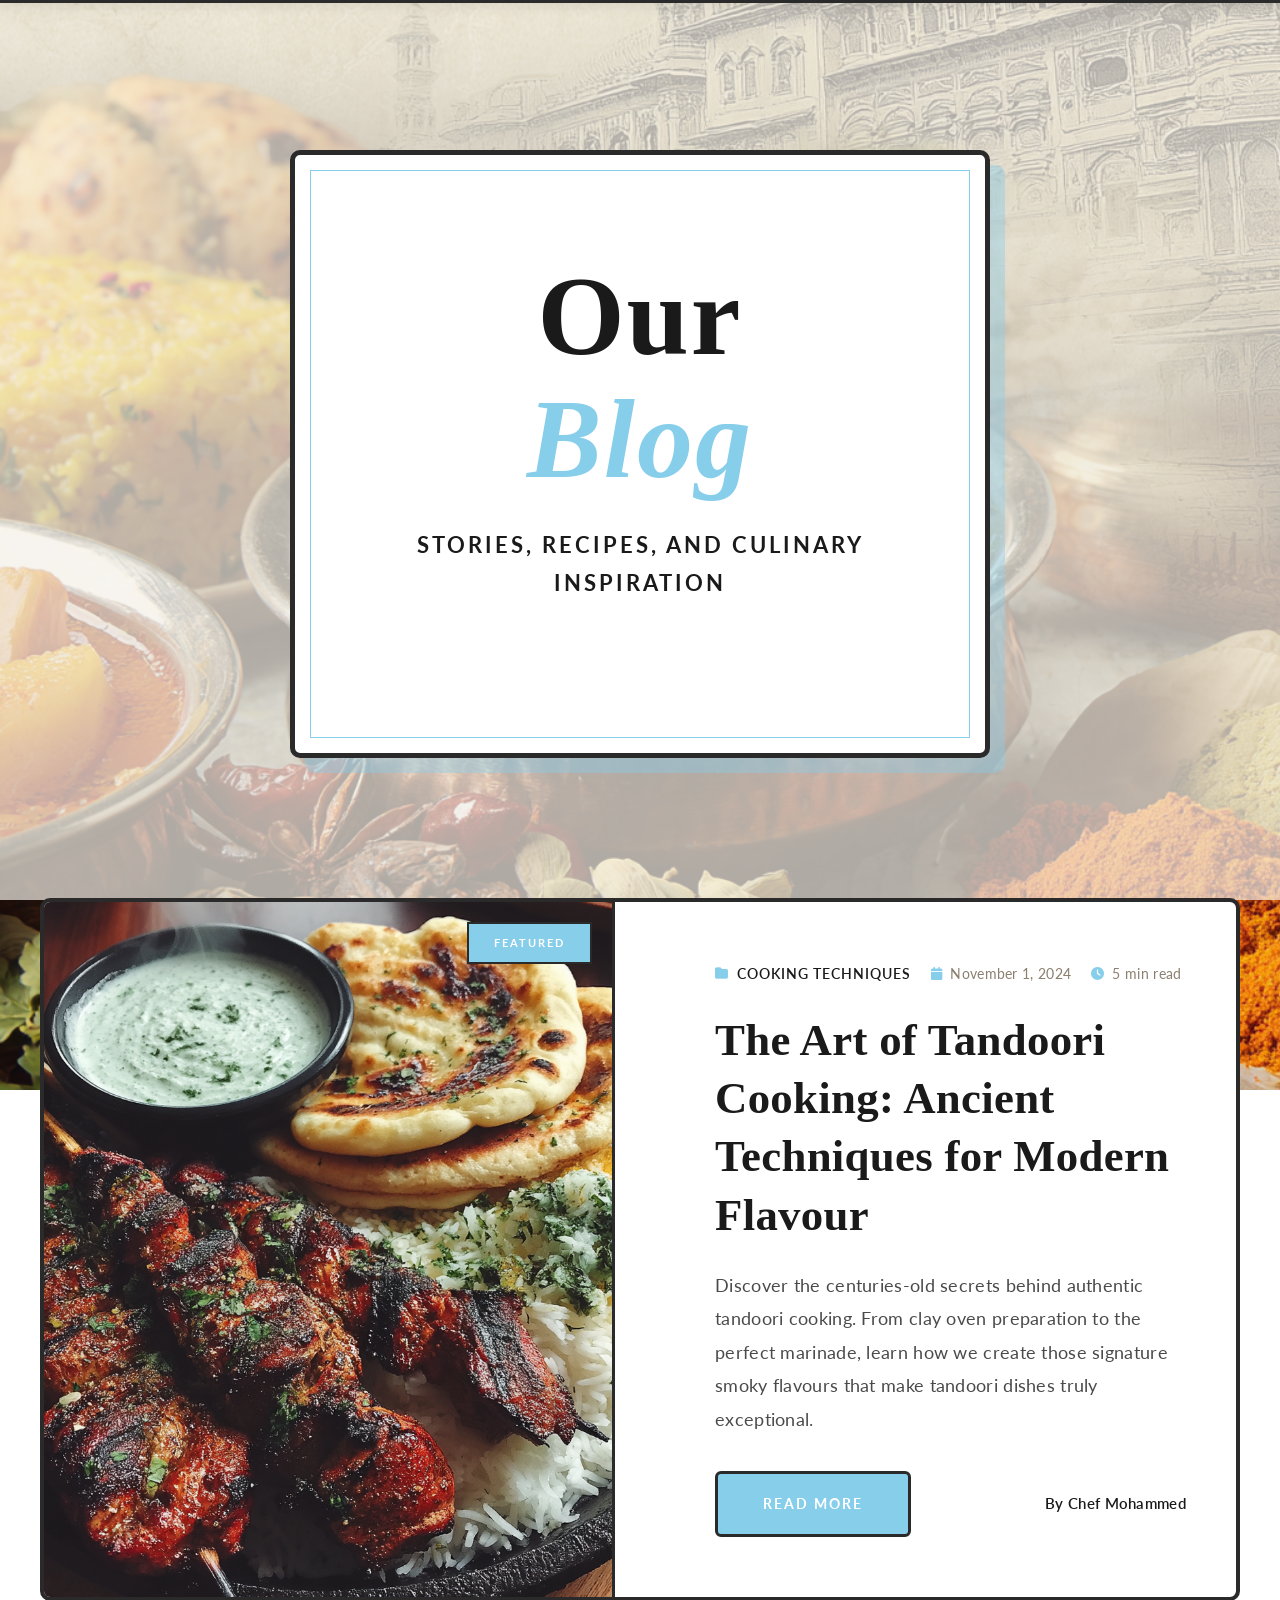
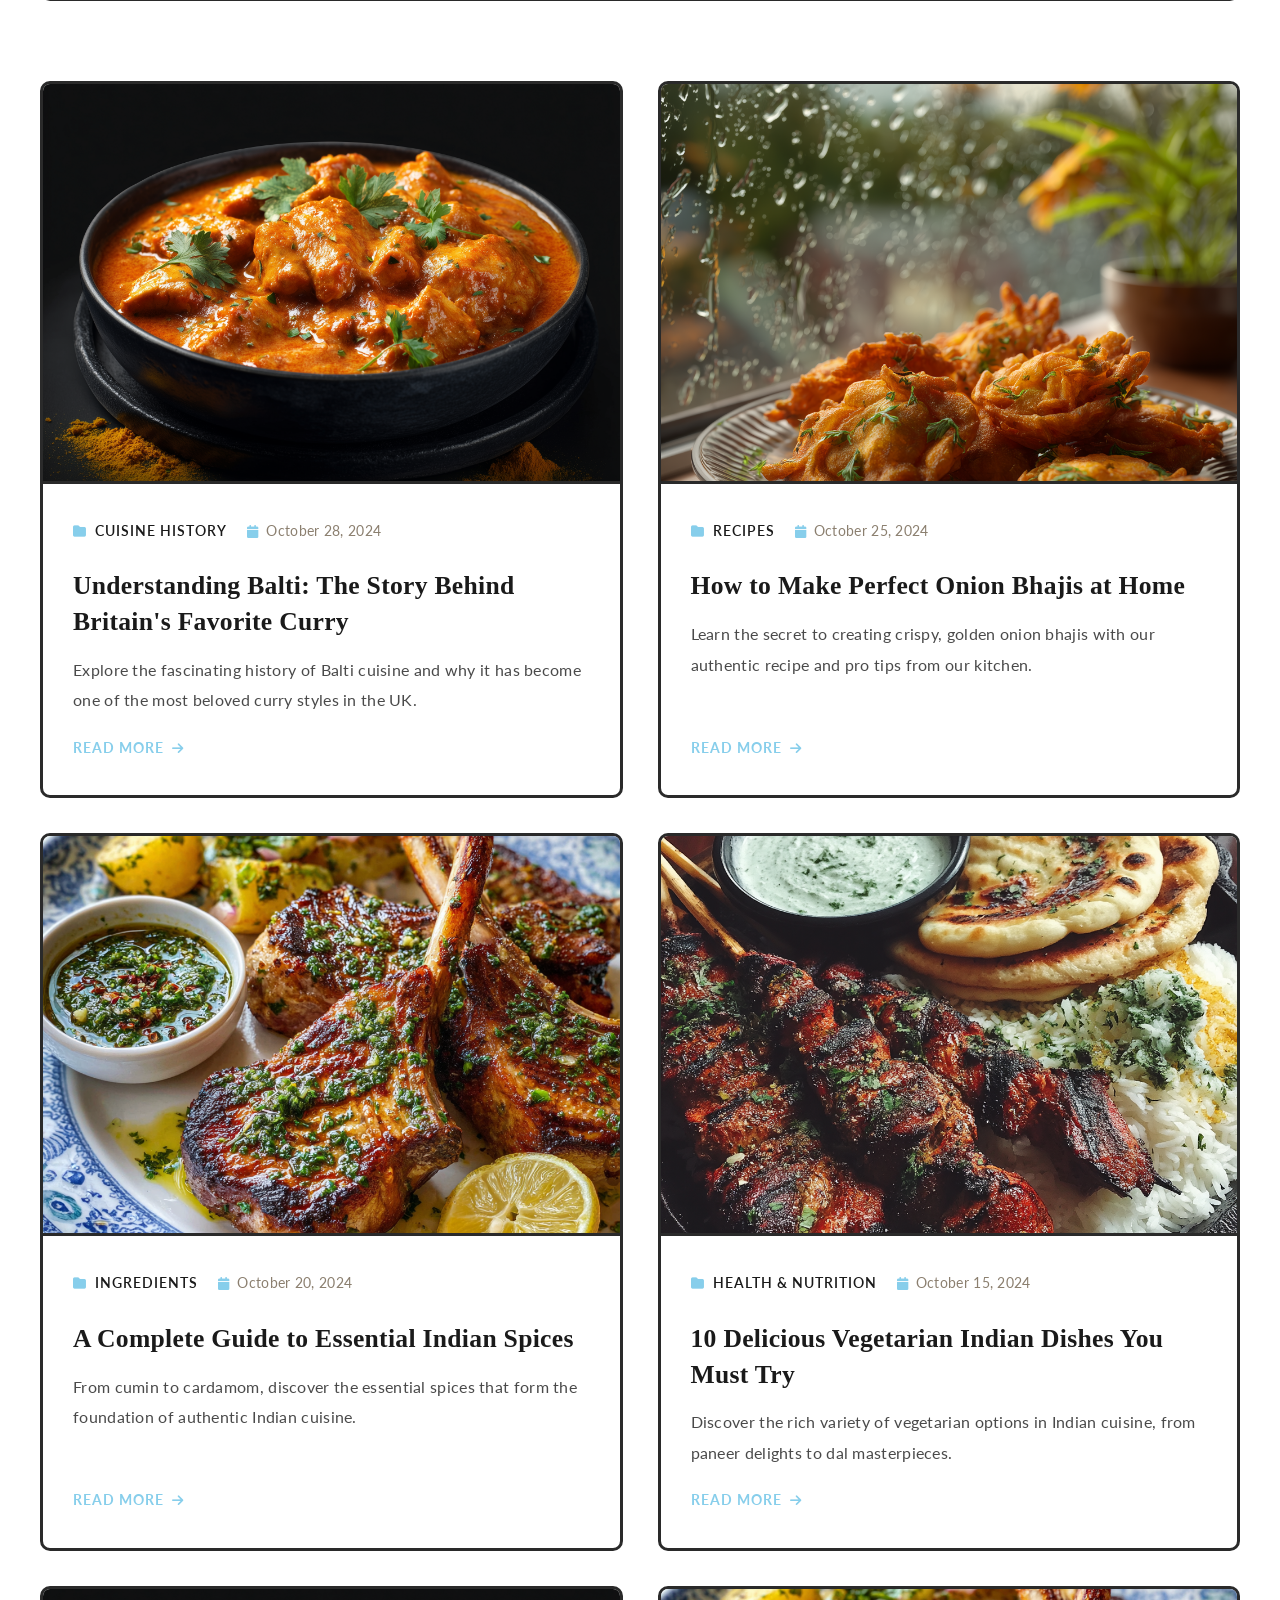
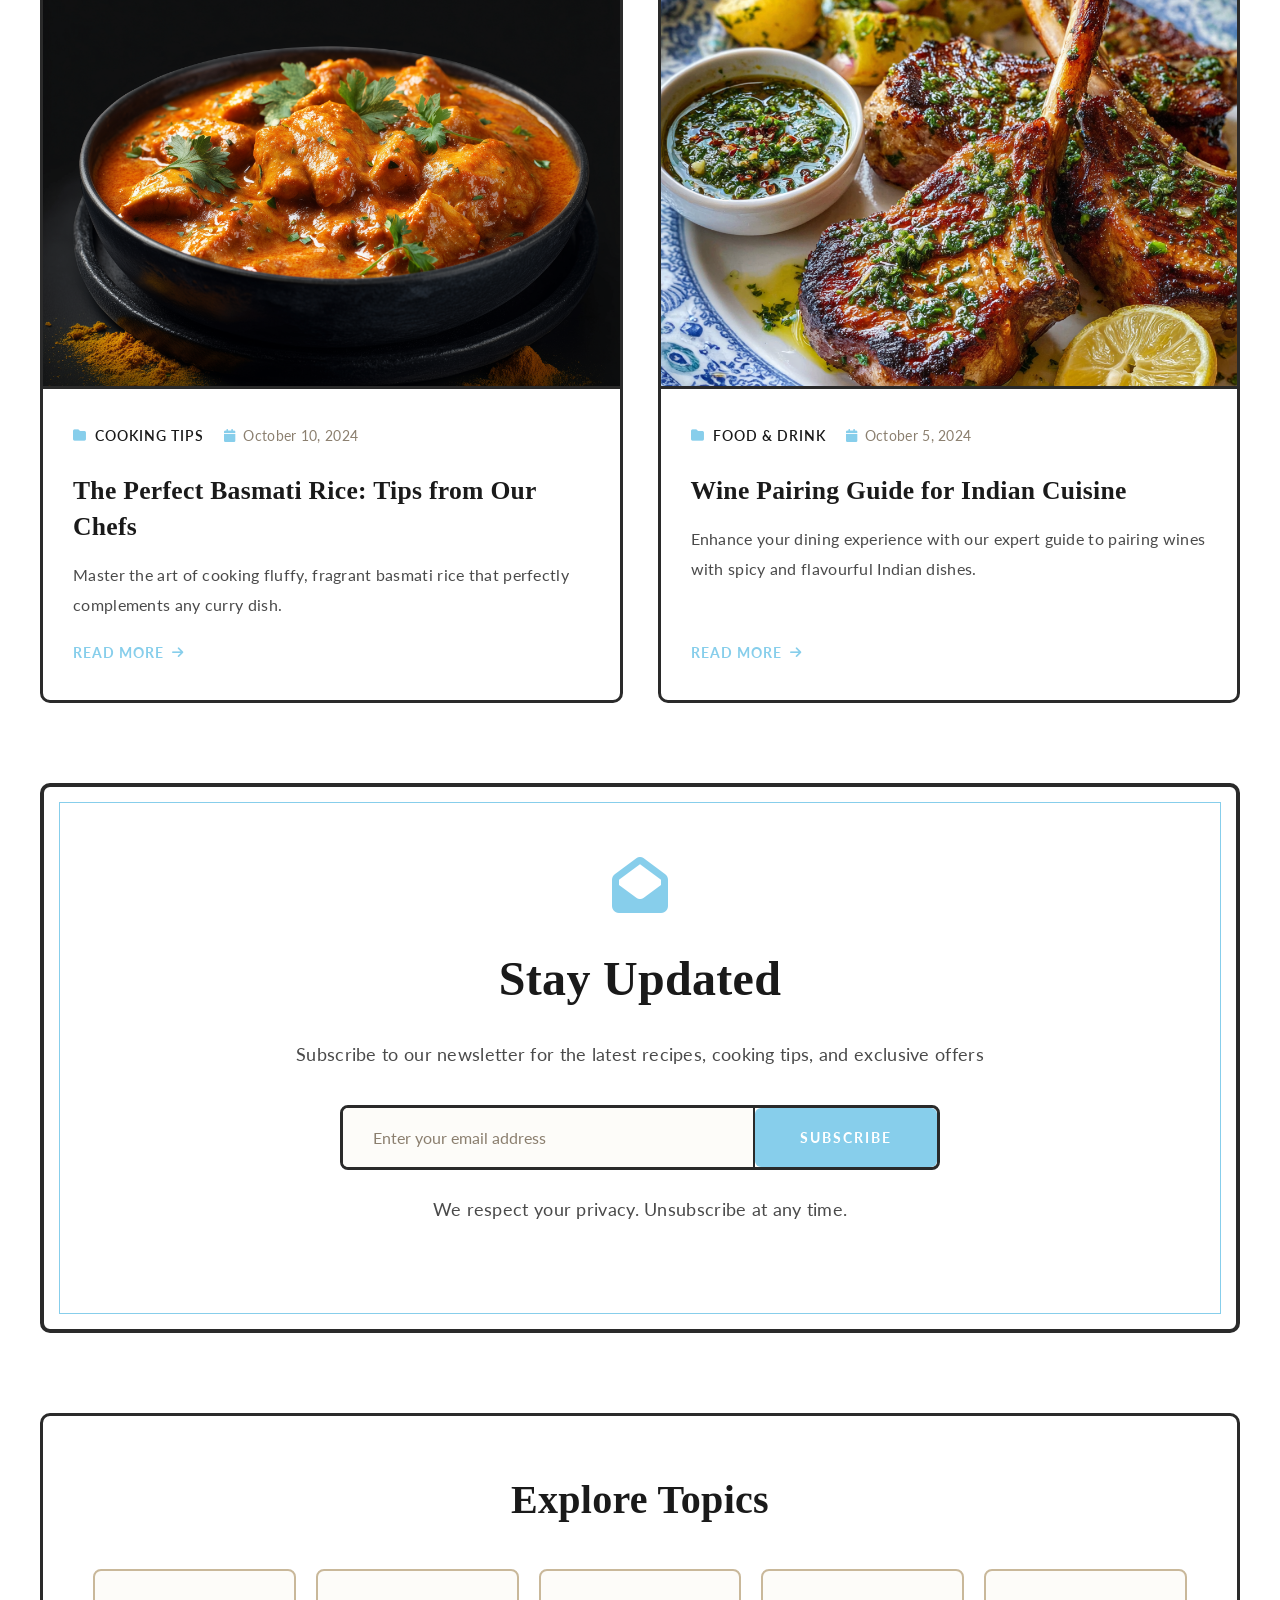
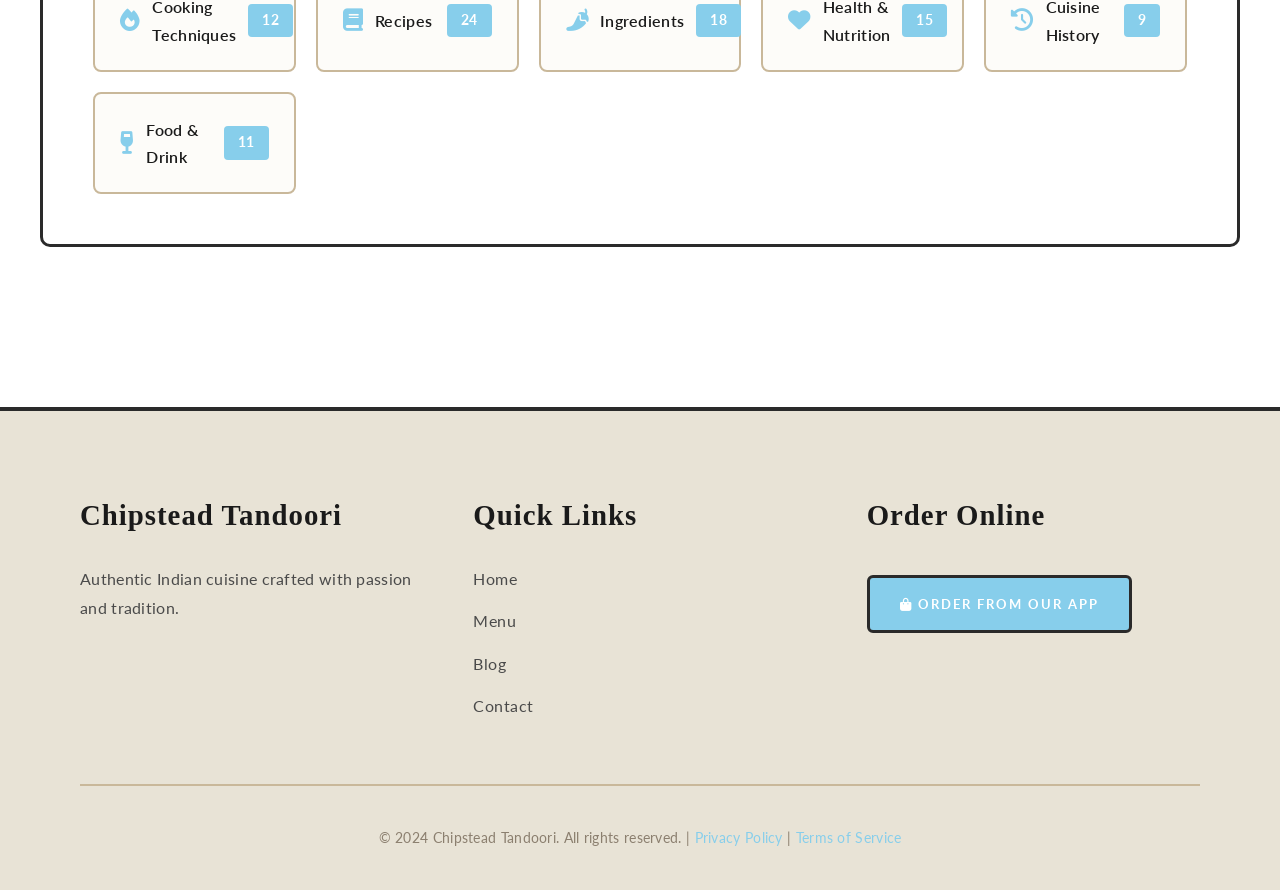
==== commit b83a85bc: "Remove old backgrounds from menu and blog pages" ====
--- a/blog.html
+++ b/blog.html
@@ -60,11 +60,6 @@
     <link rel="stylesheet" href="blog-styles.css">
 </head>
 <body>
-    <!-- Static Background Image -->
-    <div class="hero-background">
-        <img src="foodhero.png" alt="Authentic Indian Cuisine Background">
-    </div>
-
     <!-- Navigation -->
     <nav class="glass-nav" id="mainNav">
         <div class="nav-container">
--- a/styles.css
+++ b/styles.css
@@ -18,8 +18,8 @@
     --warm-beige: #C9B89A;
     
     /* Accent Colors */
-    --gold: #D4AF37;
-    --gold-dark: #B8941F;
+    --gold: #87CEEB;
+    --gold-dark: #5DADE2;
     --burnt-orange: #D97742;
     --terracotta: #C1693F;
     
@@ -36,11 +36,12 @@
     /* Special Color */
     --special-green: #2D5D3F;
     
-    /* Fonts - Dishoom Style */
-    --font-display: 'Cormorant Garamond', serif;
+    /* Fonts - Rich Dishoom Style */
+    --font-display: 'Playfair Display', serif;
     --font-heading: 'Cormorant Garamond', serif;
     --font-body: 'Lato', sans-serif;
-    --font-accent: 'Mrs Eaves', serif;
+    --font-quote: 'Cormorant Garamond', serif;
+    --font-label: 'Lato', sans-serif;
     
     /* Spacing */
     --section-padding: 100px;
@@ -55,10 +56,25 @@
 body {
     font-family: var(--font-body);
     color: var(--text-primary);
-    background: var(--cream);
+    background-image: url('food2hero.png');
+    background-size: cover;
+    background-position: center;
+    background-attachment: fixed;
+    background-repeat: no-repeat;
     overflow-x: hidden;
     line-height: 1.7;
     letter-spacing: 0.3px;
+}
+
+body::before {
+    content: '';
+    position: fixed;
+    top: 0;
+    left: 0;
+    width: 100%;
+    height: 100%;
+    background: rgba(245, 241, 232, 0.7);
+    z-index: -1;
 }
 
 /* ===================================
@@ -138,38 +154,8 @@
 }
 
 /* ===================================
-   BACKGROUND IMAGE - NO VIDEO
+   FIXED BACKGROUND - STAYS WHILE SCROLLING
    =================================== */
-.hero-background {
-    position: fixed;
-    top: 0;
-    left: 0;
-    width: 100%;
-    height: 100vh;
-    z-index: -1;
-    overflow: hidden;
-}
-
-.hero-background img {
-    width: 100%;
-    height: 100%;
-    object-fit: cover;
-    opacity: 0.3;
-}
-
-.hero-background::after {
-    content: '';
-    position: absolute;
-    top: 0;
-    left: 0;
-    width: 100%;
-    height: 100%;
-    background: linear-gradient(to bottom, 
-        rgba(245, 241, 232, 0.7) 0%, 
-        rgba(245, 241, 232, 0.95) 50%,
-        rgba(245, 241, 232, 1) 100%
-    );
-}
 
 /* ===================================
    DISHOOM-STYLE BORDERED BOXES
@@ -227,7 +213,7 @@
    =================================== */
 .glass-nav {
     position: fixed;
-    top: 0;
+    top: -100px;
     left: 0;
     width: 100%;
     z-index: 1000;
@@ -235,6 +221,11 @@
     border-bottom: 3px solid var(--border-dark);
     box-shadow: 0 4px 12px rgba(0, 0, 0, 0.08);
     padding: 0;
+    transition: top 0.4s ease;
+}
+
+.glass-nav.show-nav {
+    top: 0;
 }
 
 .nav-container {
@@ -374,23 +365,179 @@
     flex-direction: column;
     justify-content: center;
     align-items: center;
-    padding: 120px var(--container-padding) 80px;
-    position: relative;
-    background: var(--cream);
+    padding: 40px var(--container-padding) 60px;
+    position: relative;
+}
+
+/* Hero Logo Large */
+.hero-logo-large {
+    text-align: center;
+    margin-bottom: 30px;
+}
+
+.hero-logo-large img {
+    height: 100px;
+    margin-bottom: 15px;
+    border: 3px solid var(--border-dark);
+    padding: 12px;
+    background: white;
+    border-radius: 10px;
+}
+
+.site-title {
+    font-family: var(--font-display);
+    font-size: 2.5rem;
+    font-weight: 700;
+    letter-spacing: 8px;
+    color: var(--text-primary);
+}
+
+.hero-intro-text {
+    text-align: center;
+    font-family: var(--font-quote);
+    font-size: 1.5rem;
+    font-style: italic;
+    color: var(--text-secondary);
+    margin-bottom: 60px;
+}
+
+/* Hero Card Grid - Like Dishoom's 3 cards */
+.hero-card-grid {
+    display: grid;
+    grid-template-columns: repeat(3, 1fr);
+    gap: 40px;
+    max-width: 1300px;
+    margin: 0 auto;
+}
+
+.hero-nav-card {
+    border: 4px solid var(--border-dark);
+    border-radius: 10px;
+    background: transparent;
+    overflow: hidden;
+    text-decoration: none;
+    transition: all 0.3s ease;
+    cursor: pointer;
+    display: block;
+    position: relative;
+    height: 500px;
+}
+
+.hero-nav-card:hover {
+    transform: translateY(-8px);
+    box-shadow: 12px 12px 0 rgba(135, 206, 235, 0.4);
+}
+
+.hero-card-image {
+    height: 100%;
+    overflow: hidden;
+    position: relative;
+}
+
+.hero-card-image img {
+    width: 100%;
+    height: 100%;
+    object-fit: cover;
+    transition: opacity 0.4s ease;
+}
+
+.hero-card-image video {
+    position: absolute;
+    top: 50%;
+    left: 50%;
+    transform: translate(-50%, -50%);
+    width: 150%;
+    height: auto;
+    min-height: 100%;
+    object-fit: cover;
+    opacity: 0;
+    transition: opacity 0.4s ease;
+}
+
+.hero-nav-card:hover .hero-card-image img {
+    opacity: 0;
+}
+
+.hero-nav-card:hover .hero-card-image video {
+    opacity: 1;
+}
+
+.hero-card-label {
+    position: absolute;
+    bottom: 60px;
+    left: 50%;
+    transform: translateX(-50%);
+    padding: 25px 40px;
+    text-align: center;
+    background: rgba(245, 241, 232, 0.98);
+    border: 3px solid var(--border-dark);
+    border-radius: 8px;
+    min-width: 320px;
+    z-index: 10;
+}
+
+.hero-card-label h2 {
+    font-family: var(--font-label);
+    font-size: 1.4rem;
+    font-weight: 700;
+    letter-spacing: 3px;
+    color: var(--text-primary);
+    margin-bottom: 6px;
+}
+
+.hero-card-label p {
+    font-family: var(--font-quote);
+    font-size: 0.9rem;
+    font-style: italic;
+    color: var(--text-secondary);
+    font-weight: 400;
+}
+
+@media (max-width: 1024px) {
+    .hero-card-grid {
+        grid-template-columns: 1fr;
+        gap: 30px;
+    }
 }
 
 .hero-content {
     text-align: center;
-    max-width: 900px;
-    border: 4px solid var(--border-dark);
+    max-width: 1100px;
+    margin: 0 auto;
+    border: 5px solid var(--border-dark);
     border-radius: 10px;
     background: white;
-    padding: 80px 60px;
+    padding: 100px 80px;
     position: relative;
     animation: fadeIn 0.6s ease;
+    overflow: hidden;
+    box-shadow: 15px 15px 0 rgba(135, 206, 235, 0.4);
+}
+
+.hero-tagline {
+    font-family: var(--font-quote);
+    font-size: 1.8rem;
+    font-style: italic;
+    color: var(--text-secondary);
+    margin-bottom: 25px;
+    font-weight: 400;
 }
 
 .hero-content::before {
+    content: '';
+    position: absolute;
+    top: 0;
+    left: 0;
+    right: 0;
+    bottom: 0;
+    background-image: url('chipstead.mp4');
+    background-size: cover;
+    opacity: 0;
+    z-index: -1;
+    pointer-events: none;
+}
+
+.hero-content::after {
     content: '';
     position: absolute;
     top: 15px;
@@ -399,33 +546,65 @@
     bottom: 15px;
     border: 1px solid var(--gold);
     pointer-events: none;
+    z-index: 2;
+}
+
+/* Video background for hero */
+.video-card-bg {
+    position: absolute;
+    top: 0;
+    left: 0;
+    width: 100%;
+    height: 100%;
+    z-index: 0;
+    overflow: hidden;
+}
+
+.video-card-bg video {
+    width: 150%;
+    height: auto;
+    min-height: 100%;
+    position: absolute;
+    top: 50%;
+    left: 50%;
+    transform: translate(-50%, -50%);
+    object-fit: cover;
+    opacity: 0.25;
+}
+
+.hero-content > * {
+    position: relative;
+    z-index: 1;
 }
 
 .hero-title {
     font-family: var(--font-display);
     font-size: clamp(3.5rem, 10vw, 7rem);
-    font-weight: 400;
+    font-weight: 600;
     line-height: 1.1;
     margin-bottom: 25px;
     color: var(--text-primary);
     letter-spacing: 2px;
+    text-shadow: 2px 2px 4px rgba(255, 255, 255, 0.8);
 }
 
 .highlight {
     color: var(--gold);
     font-style: italic;
     display: block;
-    font-weight: 600;
+    font-weight: 700;
+    text-shadow: 3px 3px 6px rgba(255, 255, 255, 0.9);
 }
 
 .hero-subtitle {
     font-size: clamp(1.1rem, 2.5vw, 1.4rem);
-    font-weight: 400;
+    font-weight: 700;
     margin-bottom: 50px;
-    color: var(--text-secondary);
+    color: var(--text-primary);
     letter-spacing: 3px;
     text-transform: uppercase;
     font-family: var(--font-body);
+    text-shadow: 1px 1px 3px rgba(255, 255, 255, 0.9);
 }
 
 .hero-buttons {
@@ -477,7 +656,6 @@
    =================================== */
 .special-dishes {
     padding: var(--section-padding) 0;
-    background: var(--cream);
     position: relative;
 }
 
@@ -485,14 +663,20 @@
     text-align: center;
     max-width: 800px;
     margin: 0 auto 80px;
-    border: 3px solid var(--border-dark);
+    border: 4px solid var(--border-dark);
     border-radius: 10px;
     background: white;
     padding: 50px 40px;
     position: relative;
-}
-
-.section-header::before {
+    overflow: hidden;
+}
+
+.section-header > * {
+    position: relative;
+    z-index: 1;
+}
+
+.section-header::after {
     content: '';
     position: absolute;
     top: 12px;
@@ -500,15 +684,18 @@
     right: 12px;
     bottom: 12px;
     border: 1px solid var(--gold);
+    z-index: 2;
+    pointer-events: none;
 }
 
 .section-title {
     font-family: var(--font-display);
     font-size: clamp(2.5rem, 5vw, 4.5rem);
-    font-weight: 600;
+    font-weight: 700;
     color: var(--text-primary);
     margin-bottom: 15px;
     letter-spacing: 1px;
+    text-shadow: 2px 2px 4px rgba(255, 255, 255, 0.9);
 }
 
 .section-subtitle {
@@ -521,17 +708,10 @@
 }
 
 .dishes-scroll-container {
-    overflow-x: hidden;
-    overflow-y: hidden;
+    overflow: hidden;
     margin: 0 -40px;
     padding: 20px 40px;
     position: relative;
-}
-
-@media (max-width: 768px) {
-    .dishes-scroll-container {
-        overflow-x: visible;
-    }
 }
 
 .dishes-track {
@@ -541,15 +721,6 @@
     transition: transform 0.5s cubic-bezier(0.4, 0, 0.2, 1);
 }
 
-@media (min-width: 769px) {
-    .dishes-track {
-        animation: autoScroll 30s linear infinite;
-    }
-    
-    .dishes-track:hover {
-        animation-play-state: paused;
-    }
-}
 
 .dish-card {
     min-width: 380px;
@@ -581,11 +752,28 @@
     width: 100%;
     height: 100%;
     object-fit: cover;
-    transition: transform 0.5s ease;
+    transition: opacity 0.3s ease;
 }
 
 .dish-card:hover .dish-image {
-    transform: scale(1.08);
+    opacity: 0;
+}
+
+.dish-image-container video {
+    position: absolute;
+    top: 0;
+    left: 0;
+    width: 150%;
+    height: auto;
+    min-height: 100%;
+    object-fit: cover;
+    opacity: 0;
+    transition: opacity 0.3s ease;
+    transform: translate(-17%, 0);
+}
+
+.dish-card:hover .dish-image-container video {
+    opacity: 1;
 }
 
 .dish-overlay {
@@ -693,11 +881,10 @@
     .dishes-scroll-container {
         margin: 0;
         padding: 20px 5vw;
-        overflow-x: visible;
+        overflow-x: hidden;
     }
     
     .dishes-track {
-        animation: none !important;
         gap: 5vw;
     }
 }
@@ -707,22 +894,8 @@
    =================================== */
 .chef-section {
     padding: var(--section-padding) 0;
-    background: var(--cream-dark);
     position: relative;
     overflow: hidden;
-}
-
-.chef-section::before {
-    content: '';
-    position: absolute;
-    top: 0;
-    left: 0;
-    width: 100%;
-    height: 100%;
-    background-image: 
-        repeating-linear-gradient(0deg, transparent, transparent 2px, rgba(212, 175, 55, 0.03) 2px, rgba(212, 175, 55, 0.03) 4px),
-        repeating-linear-gradient(90deg, transparent, transparent 2px, rgba(212, 175, 55, 0.03) 2px, rgba(212, 175, 55, 0.03) 4px);
-    pointer-events: none;
 }
 
 .chef-grid {
@@ -785,7 +958,6 @@
    =================================== */
 .cook-section {
     padding: var(--section-padding) 0;
-    background: white;
 }
 
 .cook-grid {
@@ -799,6 +971,17 @@
     opacity: 0;
     transform: translateX(-100px);
     transition: all 0.8s cubic-bezier(0.4, 0, 0.2, 1);
+    border: 4px solid var(--border-dark);
+    border-radius: 10px;
+    background: white;
+    padding: 50px;
+    position: relative;
+    overflow: hidden;
+}
+
+.cook-content > * {
+    position: relative;
+    z-index: 1;
 }
 
 .cook-content.visible {
@@ -842,7 +1025,6 @@
    =================================== */
 .about-section {
     padding: var(--section-padding) 0;
-    background: var(--cream);
 }
 
 .about-grid {
@@ -853,21 +1035,29 @@
 }
 
 .about-content {
-    border: 3px solid var(--border-dark);
+    border: 4px solid var(--border-dark);
     border-radius: 10px;
     background: white;
     padding: 60px;
     position: relative;
-}
-
-.about-content::before {
+    overflow: hidden;
+}
+
+.about-content > * {
+    position: relative;
+    z-index: 1;
+}
+
+.about-content::after {
     content: '';
     position: absolute;
     top: 15px;
     left: 15px;
     right: 15px;
     bottom: 15px;
-    border: 1px solid var(--beige);
+    border: 1px solid var(--gold);
+    pointer-events: none;
+    z-index: 2;
 }
 
 .about-content h2 {
@@ -979,7 +1169,6 @@
    =================================== */
 .contact-section {
     padding: var(--section-padding) 0;
-    background: white;
 }
 
 .contact-grid {
@@ -1027,11 +1216,18 @@
 .social-links {
     text-align: center;
     padding: 60px;
-    border: 3px solid var(--border-dark);
+    border: 4px solid var(--border-dark);
     border-radius: 10px;
     background: white;
     margin: 0 auto;
     max-width: 800px;
+    position: relative;
+    overflow: hidden;
+}
+
+.social-links > * {
+    position: relative;
+    z-index: 1;
 }
 
 .social-links h3 {
@@ -1184,14 +1380,6 @@
     }
 }
 
-@keyframes autoScroll {
-    0% {
-        transform: translateX(0);
-    }
-    100% {
-        transform: translateX(-50%);
-    }
-}
 
 /* Scroll reveal classes */
 .scroll-reveal-left {
@@ -1450,9 +1638,277 @@
     }
 }
 
+/* ===================================
+   QUOTE SECTION - DISHOOM STYLE
+   =================================== */
+.quote-section {
+    padding: 80px 0;
+}
+
+.large-quote-box {
+    text-align: center;
+    max-width: 700px;
+    margin: 0 auto;
+}
+
+.quote-mark {
+    font-family: var(--font-display);
+    font-size: 8rem;
+    color: var(--gold);
+    line-height: 0.8;
+    font-weight: 400;
+}
+
+.quote-text {
+    font-family: var(--font-display);
+    font-size: 3rem;
+    color: var(--text-primary);
+    margin: 20px 0;
+    font-weight: 400;
+    letter-spacing: 1px;
+}
+
+/* ===================================
+   THREE CARD SECTION - EXACTLY LIKE DISHOOM
+   =================================== */
+.three-card-section {
+    padding: var(--section-padding) 0;
+}
+
+.section-big-title {
+    font-family: var(--font-display);
+    font-size: clamp(2rem, 5vw, 3.5rem);
+    text-align: center;
+    color: var(--text-primary);
+    margin-bottom: 70px;
+    font-weight: 400;
+    line-height: 1.4;
+    letter-spacing: 0.5px;
+}
+
+.three-card-grid {
+    display: grid;
+    grid-template-columns: repeat(3, 1fr);
+    gap: 40px;
+}
+
+.image-card-dishoom {
+    border: 4px solid var(--border-dark);
+    border-radius: 10px;
+    background: white;
+    overflow: hidden;
+    transition: all 0.4s ease;
+    cursor: pointer;
+}
+
+.image-card-dishoom:hover {
+    transform: translateY(-10px);
+    box-shadow: 12px 12px 0 rgba(135, 206, 235, 0.4);
+}
+
+.card-image-wrapper {
+    position: relative;
+    height: 400px;
+    overflow: hidden;
+    border-bottom: 4px solid var(--border-dark);
+}
+
+.card-image-wrapper img {
+    width: 100%;
+    height: 100%;
+    object-fit: cover;
+    transition: opacity 0.4s ease;
+}
+
+.card-hover-video {
+    position: absolute;
+    top: 50%;
+    left: 50%;
+    transform: translate(-50%, -50%);
+    width: 150%;
+    height: auto;
+    min-height: 100%;
+    object-fit: cover;
+    opacity: 0;
+    transition: opacity 0.4s ease;
+}
+
+.image-card-dishoom:hover .card-image-wrapper img {
+    opacity: 0;
+}
+
+.image-card-dishoom:hover .card-hover-video {
+    opacity: 1;
+}
+
+.card-label-box {
+    padding: 35px 30px;
+    background: white;
+    text-align: center;
+    position: relative;
+}
+
+.card-label-box h3 {
+    font-family: var(--font-label);
+    font-size: 1.4rem;
+    font-weight: 700;
+    letter-spacing: 3px;
+    color: var(--text-primary);
+    margin-bottom: 10px;
+}
+
+.card-label-box p {
+    font-family: var(--font-quote);
+    font-size: 1.1rem;
+    font-style: italic;
+    color: var(--text-secondary);
+    font-weight: 400;
+}
+
+.card-arrow {
+    font-size: 2rem;
+    color: var(--gold);
+    margin-top: 15px;
+    font-weight: 300;
+}
+
+@media (max-width: 1024px) {
+    .three-card-grid {
+        grid-template-columns: 1fr;
+        gap: 35px;
+    }
+}
+
+/* ===================================
+   FEATURE GRAPHICS SECTIONS - SLIDING ANIMATIONS
+   =================================== */
+.feature-graphics-section,
+.feature-graphics-section-alt {
+    padding: var(--section-padding) 0;
+}
+
+.feature-label {
+    font-family: var(--font-label);
+    font-size: 0.85rem;
+    font-weight: 700;
+    letter-spacing: 2px;
+    color: var(--text-muted);
+    text-transform: uppercase;
+    margin-bottom: 15px;
+}
+
+.feature-hover-video {
+    position: absolute;
+    top: 50%;
+    left: 50%;
+    transform: translate(-50%, -50%);
+    width: 150%;
+    height: auto;
+    min-height: 100%;
+    object-fit: cover;
+    opacity: 0;
+    transition: opacity 0.4s ease;
+}
+
+.feature-image-large:hover img {
+    opacity: 0;
+}
+
+.feature-image-large:hover .feature-hover-video {
+    opacity: 1;
+}
+
+.feature-grid-layout {
+    display: grid;
+    grid-template-columns: 1fr 1fr;
+    gap: 60px;
+    align-items: center;
+}
+
+.feature-grid-layout.reverse {
+    direction: rtl;
+}
+
+.feature-grid-layout.reverse > * {
+    direction: ltr;
+}
+
+.feature-image-large {
+    border: 4px solid var(--border-dark);
+    border-radius: 10px;
+    overflow: hidden;
+    position: relative;
+    transition: all 0.8s cubic-bezier(0.4, 0, 0.2, 1);
+}
+
+.feature-image-large::after {
+    content: '';
+    position: absolute;
+    top: 20px;
+    right: -20px;
+    bottom: -20px;
+    left: 20px;
+    border: 3px solid var(--gold);
+    z-index: -1;
+}
+
+.feature-image-large img {
+    width: 100%;
+    height: auto;
+    display: block;
+    transition: transform 0.5s ease;
+}
+
+.feature-image-large:hover img {
+    transform: scale(1.05);
+}
+
+.feature-content-box {
+    border: 4px solid var(--border-dark);
+    border-radius: 10px;
+    background: white;
+    padding: 60px;
+    position: relative;
+    overflow: hidden;
+    transition: all 0.8s cubic-bezier(0.4, 0, 0.2, 1);
+}
+
+.feature-content-box > * {
+    position: relative;
+    z-index: 1;
+}
+
+.feature-content-box h2 {
+    font-family: var(--font-display);
+    font-size: clamp(2.5rem, 5vw, 3.5rem);
+    color: var(--text-primary);
+    margin-bottom: 25px;
+    font-weight: 600;
+    line-height: 1.2;
+}
+
+.feature-content-box p {
+    font-size: 1.1rem;
+    line-height: 1.9;
+    color: var(--text-secondary);
+    margin-bottom: 20px;
+}
+
+@media (max-width: 1024px) {
+    .feature-grid-layout {
+        grid-template-columns: 1fr;
+        gap: 40px;
+    }
+    
+    .feature-grid-layout.reverse {
+        direction: ltr;
+    }
+}
+
 /* Improved will-change for performance */
 .dish-image,
 .chef-video-container video,
-.cook-image-container img {
+.cook-image-container img,
+.feature-image-large img {
     will-change: transform;
 }
